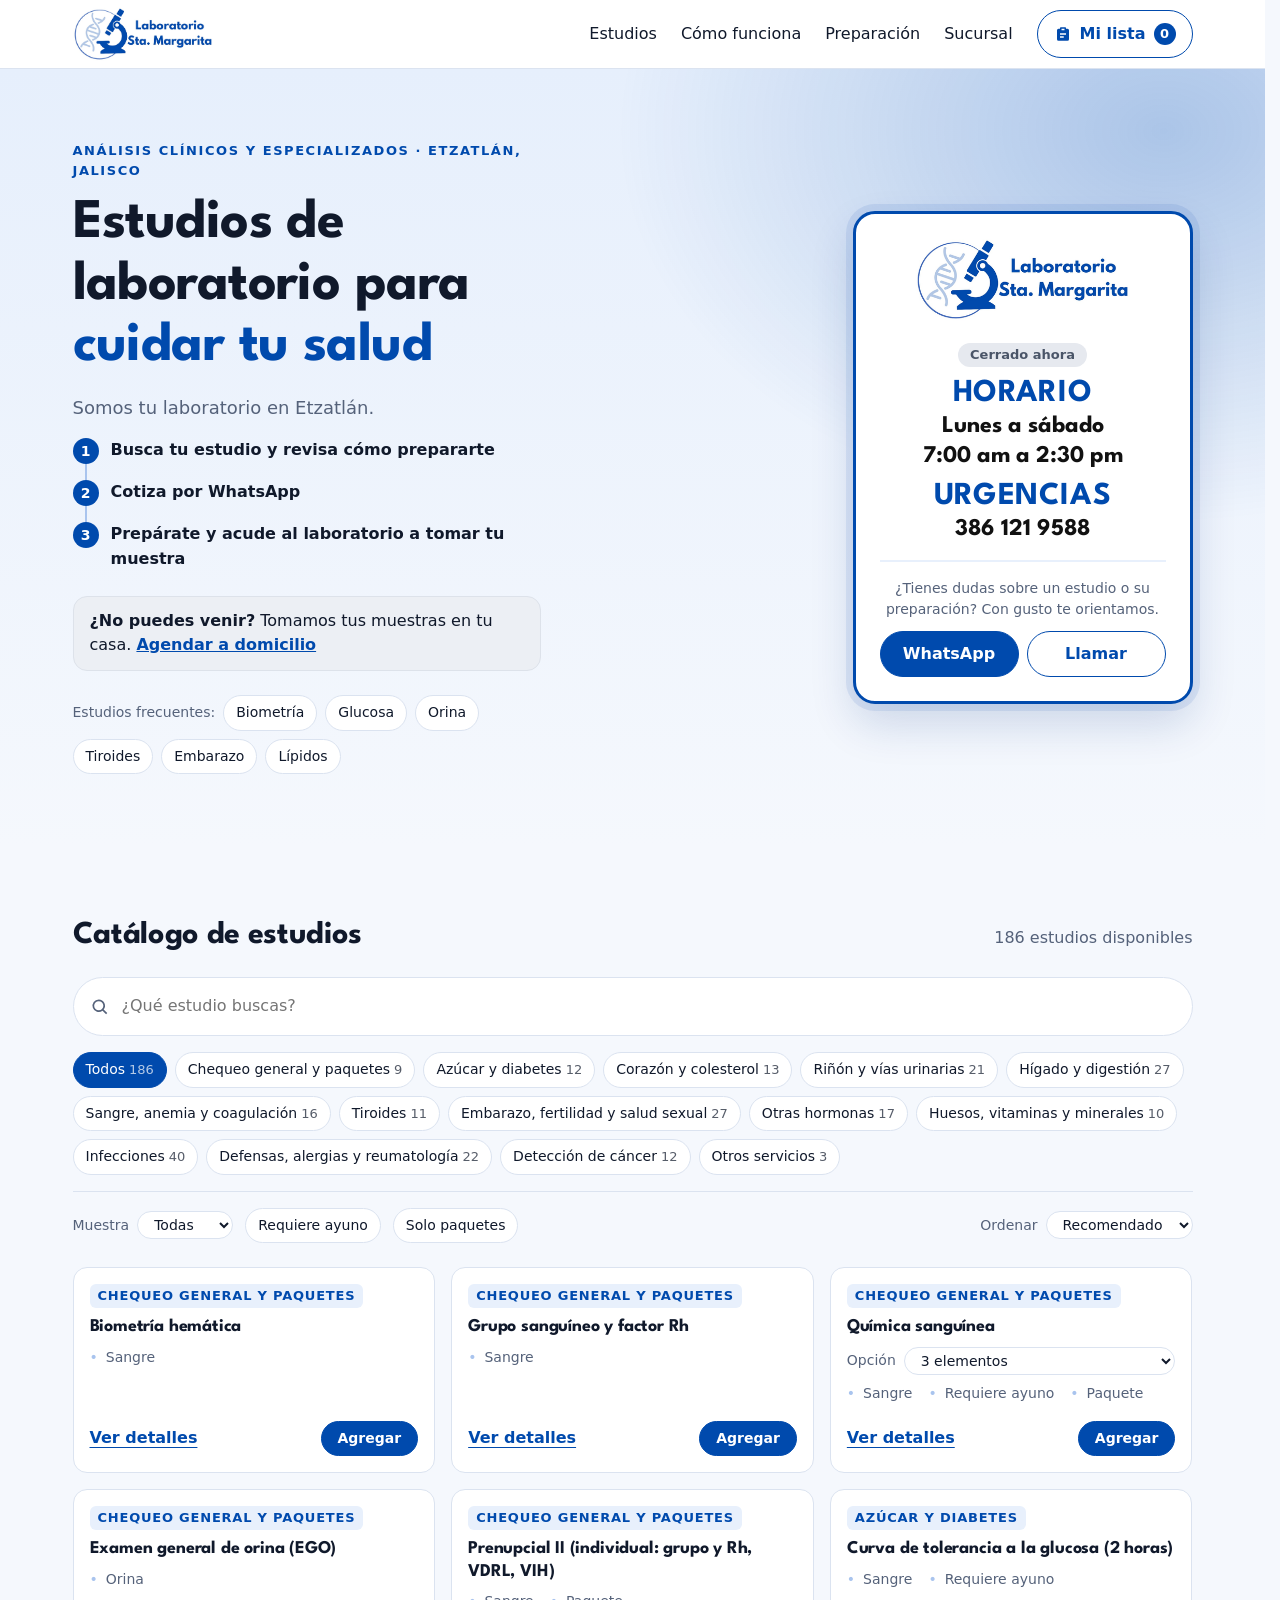
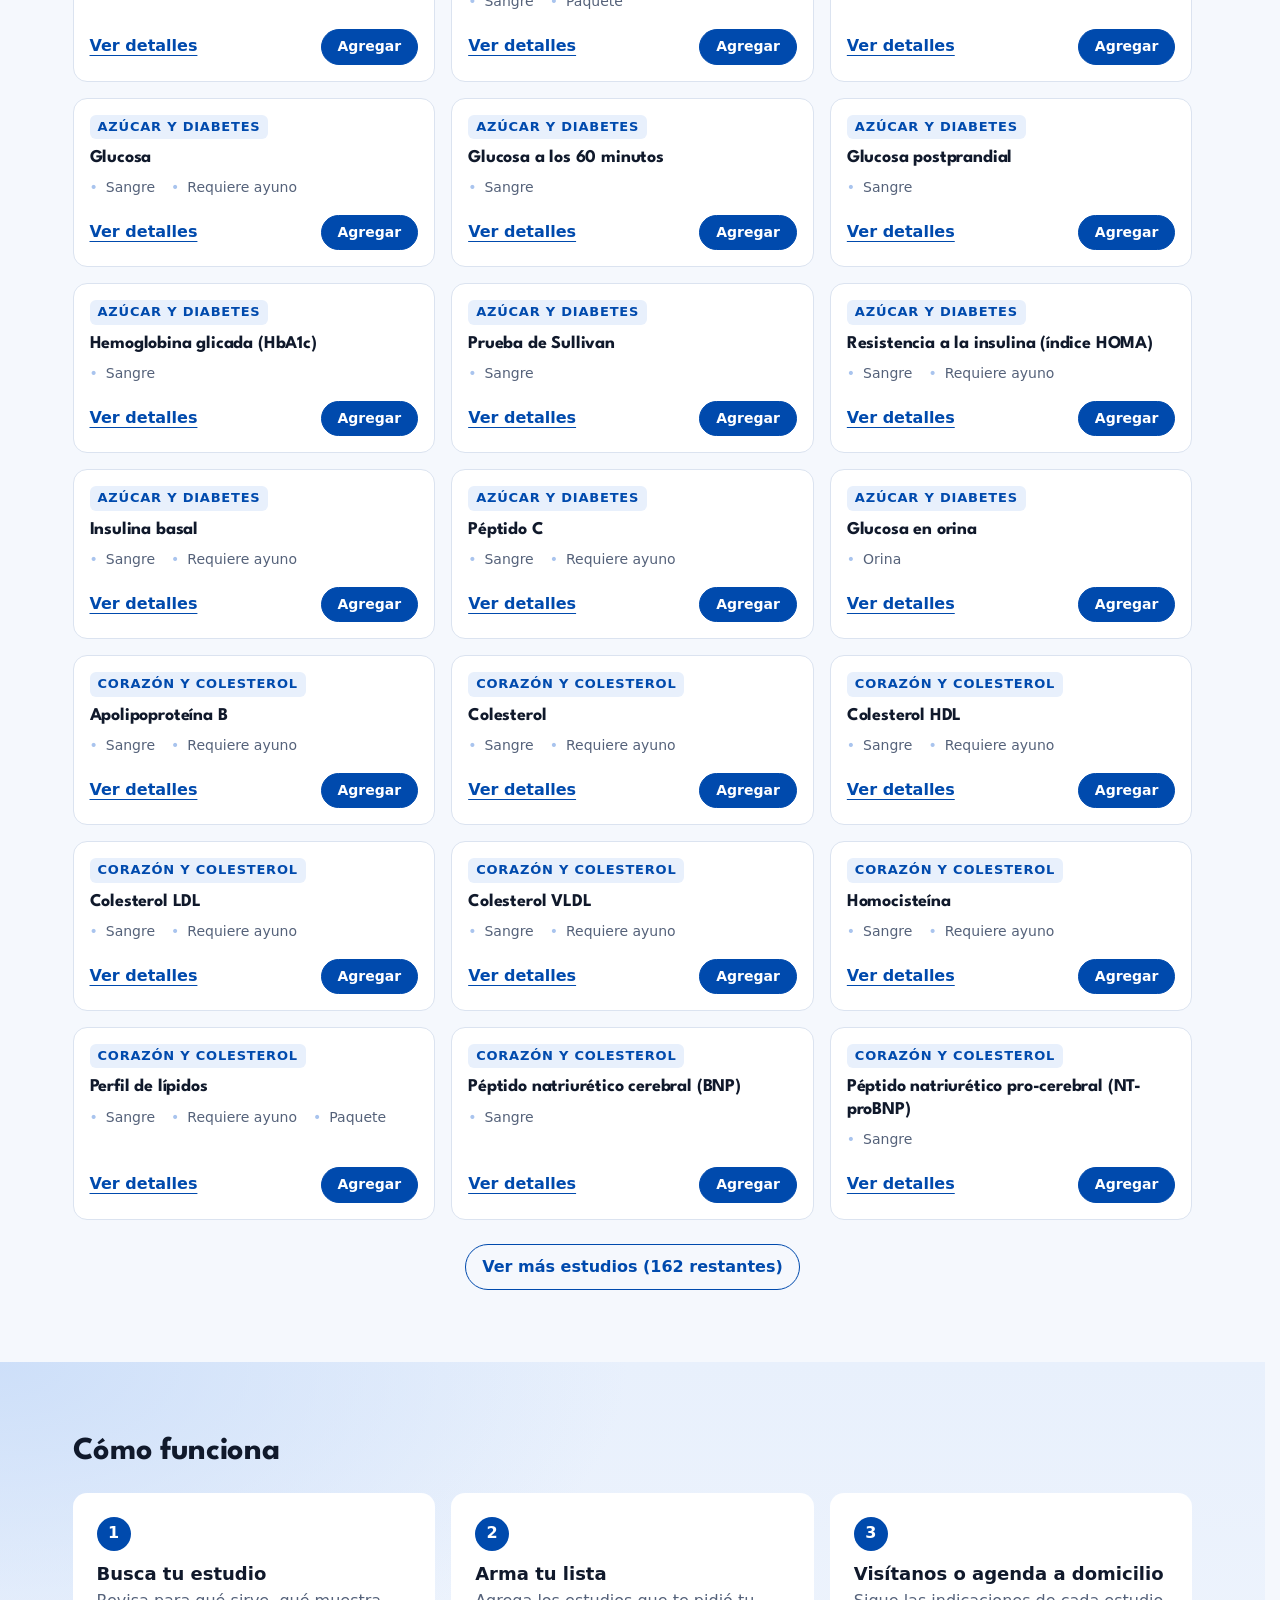
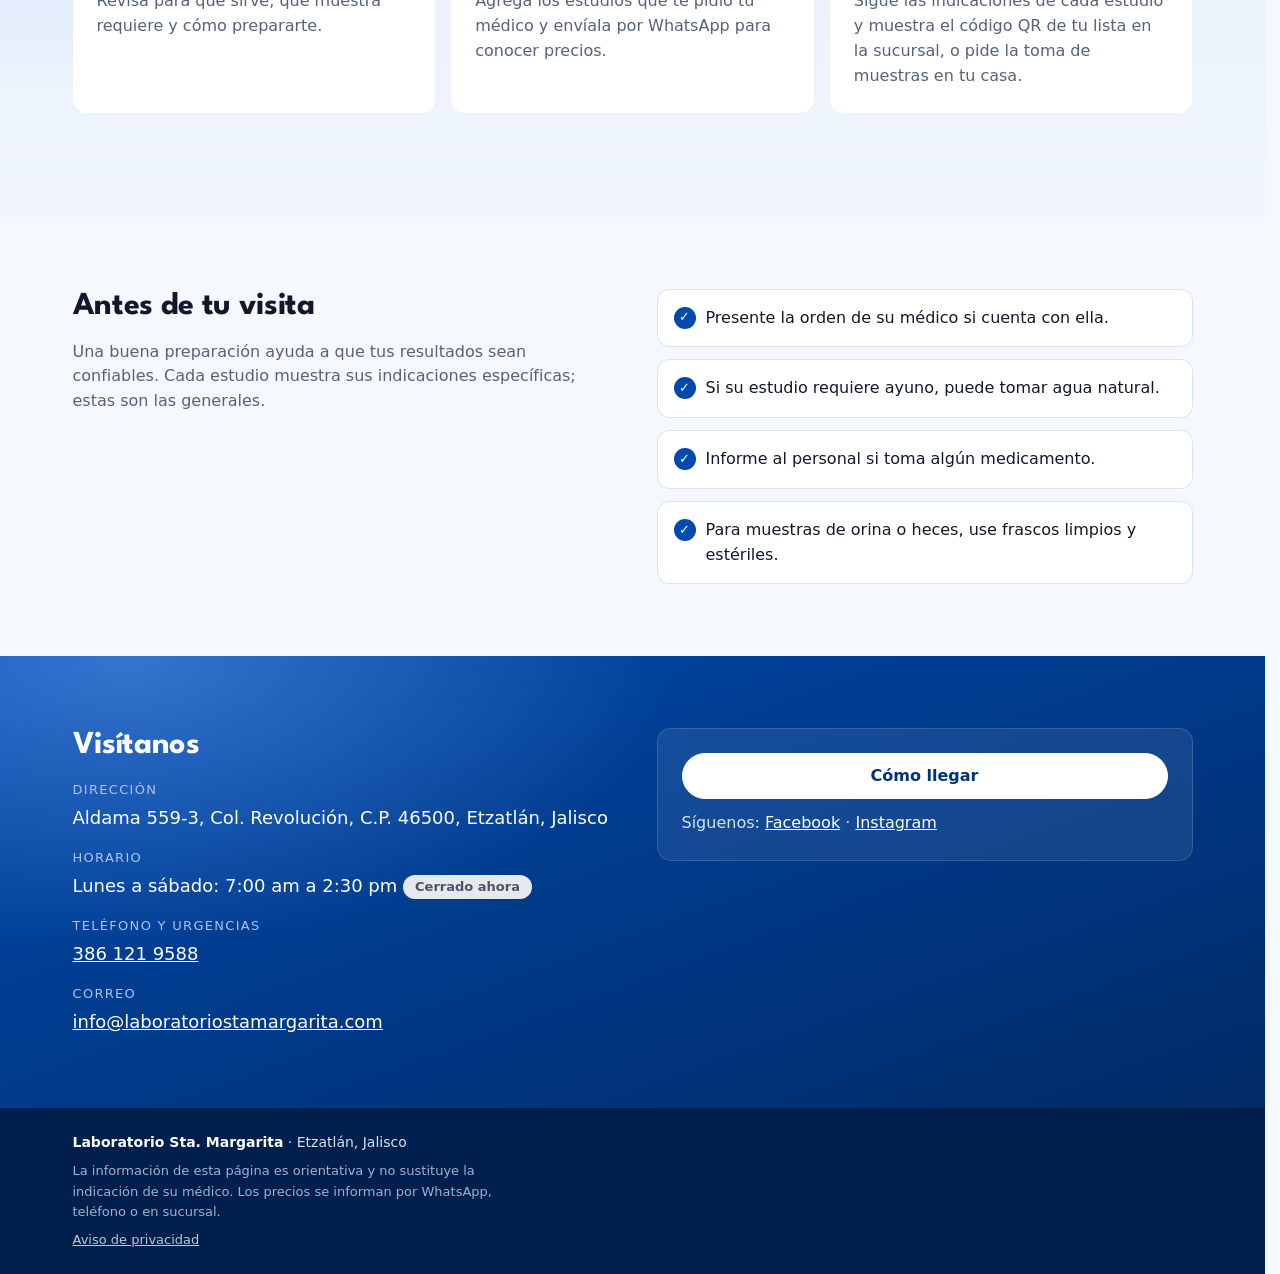
==== index.html @ 14f51527 "Reclasifica el catálogo por necesidad del paciente y añade filtros y orden - 14 categorías pensadas " ====
<!doctype html>
<html lang="es-MX">
<head>
  <meta charset="utf-8">
  <meta name="viewport" content="width=device-width, initial-scale=1">
  <title>Laboratorio Sta. Margarita · Análisis clínicos en Etzatlán, Jalisco</title>
  <meta name="description" content="Estudios de laboratorio y análisis clínicos en Etzatlán, Jalisco. Encuentra tu estudio, conoce cómo prepararte y cotiza por WhatsApp. Toma de muestras a domicilio.">
  <meta property="og:type" content="website">
  <meta property="og:locale" content="es_MX">
  <meta property="og:title" content="Laboratorio Sta. Margarita · Análisis clínicos en Etzatlán">
  <meta property="og:description" content="Estudios de laboratorio para cuidar tu salud. Busca tu estudio, revisa cómo prepararte y cotiza por WhatsApp; también tomamos muestras a domicilio.">
  <meta property="og:url" content="https://laboratoriostamargarita.com/">
  <meta property="og:image" content="https://laboratoriostamargarita.com/img/compartir.png">
  <meta property="og:image:width" content="1200">
  <meta property="og:image:height" content="630">
  <meta name="theme-color" content="#004aad">
  <meta http-equiv="Content-Security-Policy" content="default-src 'none'; script-src 'self'; style-src 'self'; img-src 'self' data:; font-src 'self'; base-uri 'none'; form-action 'none'">
  <link rel="canonical" href="https://laboratoriostamargarita.com/">
  <link rel="icon" href="img/icono.png" type="image/png">
  <link rel="apple-touch-icon" href="img/icono.png">
  <link rel="stylesheet" href="css/estilos.css">
</head>
<body>
  <a class="saltar" href="#estudios">Ir al catálogo</a>

  <noscript><div class="aviso">Para ver el catálogo de estudios y los datos de contacto, active JavaScript en su navegador.</div></noscript>
  <div class="aviso" id="aviso" hidden>
    Catálogo preliminar: la lista de estudios está por confirmar.
  </div>

  <header class="cabecera">
    <div class="contenedor cabecera-fila">
      <a class="marca" href="#inicio" aria-label="Laboratorio Sta. Margarita, inicio">
        <img src="img/logo.png" alt="Laboratorio Sta. Margarita" width="140" height="54">
      </a>
      <nav class="menu" aria-label="Principal">
        <a href="#estudios">Estudios</a>
        <a href="#como">Cómo funciona</a>
        <a href="#indicaciones">Preparación</a>
        <a href="#sucursal">Sucursal</a>
      </nav>
      <button class="boton boton-lista" id="abrirLista" type="button" aria-haspopup="dialog">
        <svg viewBox="0 0 24 24" width="18" height="18" aria-hidden="true"><path d="M9 3h6a1 1 0 0 1 1 1v1h2a2 2 0 0 1 2 2v12a2 2 0 0 1-2 2H6a2 2 0 0 1-2-2V7a2 2 0 0 1 2-2h2V4a1 1 0 0 1 1-1Zm1 2v2h4V5h-4Zm-2 6v2h8v-2H8Zm0 4v2h5v-2H8Z" fill="currentColor"/></svg>
        Mi lista <span class="contador" id="contador">0</span>
      </button>
    </div>
  </header>

  <main id="inicio">
    <section class="portada">
      <div class="contenedor portada-fila">
        <div>
          <p class="sobretitulo">Análisis clínicos y especializados<span class="sobretitulo-lugar"> · Etzatlán, Jalisco</span></p>
          <h1>Estudios de laboratorio para <em>cuidar tu salud</em></h1>
          <p class="portada-texto">Somos tu laboratorio en Etzatlán.</p>
          <ul class="ventajas">
            <li>Busca tu estudio y revisa cómo prepararte</li>
            <li>Cotiza por WhatsApp</li>
            <li>Prepárate y acude al laboratorio a tomar tu muestra</li>
          </ul>
          <p class="domicilio">
            <span><b>¿No puedes venir?</b> Tomamos tus muestras en tu casa. <a id="domicilioEnlace" target="_blank" rel="noopener" hidden>Agendar a domicilio</a></span>
          </p>
          <div class="sugerencias" id="sugerencias" aria-label="Estudios frecuentes"></div>
        </div>
        <aside class="cartel" aria-label="Horario, urgencias y contacto">
          <img src="img/logo.png" alt="" width="215" height="83">
          <p class="estado-horario" data-estado-horario hidden></p>
          <p class="cartel-titulo">Horario</p>
          <p class="cartel-dato" id="cartelHorario"></p>
          <p class="cartel-titulo">Urgencias</p>
          <p class="cartel-dato" id="cartelUrgencias"></p>
          <div class="cartel-ayuda" id="ayuda" hidden>
            <p>¿Tienes dudas sobre un estudio o su preparación? Con gusto te orientamos.</p>
            <div class="cartel-acciones" id="ayudaAcciones"></div>
          </div>
        </aside>
      </div>
    </section>

    <section class="seccion" id="estudios">
      <div class="contenedor">
        <div class="seccion-cabeza">
          <h2>Catálogo de estudios</h2>
          <p id="resumen" aria-live="polite"></p>
        </div>
        <div class="buscador buscador-catalogo" role="search">
          <svg viewBox="0 0 24 24" width="20" height="20" aria-hidden="true"><path d="M10.5 3a7.5 7.5 0 0 1 5.9 12.1l4.3 4.2-1.4 1.4-4.3-4.2A7.5 7.5 0 1 1 10.5 3Zm0 2a5.5 5.5 0 1 0 0 11 5.5 5.5 0 0 0 0-11Z" fill="currentColor"/></svg>
          <input id="buscar" type="search" placeholder="¿Qué estudio buscas?" aria-label="Buscar estudio" autocomplete="off">
        </div>
        <div class="filtros" id="filtros" role="group" aria-label="Filtrar por categoría"></div>
        <div class="filtros subfiltros" id="subfiltros" role="group" aria-label="Filtrar por subgrupo" hidden></div>
        <div class="opciones" role="group" aria-label="Más filtros y orden">
          <label class="opcion-select"><span>Muestra</span>
            <select id="filtroMuestra">
              <option value="">Todas</option>
              <option value="Sangre">Sangre</option>
              <option value="Orina">Orina</option>
              <option value="Heces">Heces</option>
              <option value="Otra">Otra</option>
            </select>
          </label>
          <button class="ficha" type="button" data-opcion="ayuno" aria-pressed="false">Requiere ayuno</button>
          <button class="ficha" type="button" data-opcion="paquetes" aria-pressed="false">Solo paquetes</button>
          <label class="opcion-select opcion-orden"><span>Ordenar</span>
            <select id="orden">
              <option value="recomendado">Recomendado</option>
              <option value="az">Nombre (A–Z)</option>
              <option value="za">Nombre (Z–A)</option>
            </select>
          </label>
        </div>
        <div class="rejilla" id="rejilla"></div>
        <div class="mas" id="mas" hidden><button class="boton" type="button" id="verMas">Ver más estudios</button></div>
        <div class="vacio" id="vacio" hidden>
          <p>No encontramos estudios con esa búsqueda o esos filtros. Prueba con otro nombre o pregúntanos: es posible que sí lo realicemos.</p>
          <div class="vacio-acciones">
            <button class="boton" type="button" id="limpiar">Ver todos los estudios</button>
            <a class="boton boton-primario" id="preguntar" target="_blank" rel="noopener" hidden>Preguntar por WhatsApp</a>
          </div>
        </div>
      </div>
    </section>

    <section class="seccion seccion-suave" id="como">
      <div class="contenedor">
        <h2>Cómo funciona</h2>
        <ol class="pasos">
          <li><b>Busca tu estudio</b><span>Revisa para qué sirve, qué muestra requiere y cómo prepararte.</span></li>
          <li><b>Arma tu lista</b><span>Agrega los estudios que te pidió tu médico y envíala por WhatsApp para conocer precios.</span></li>
          <li><b>Visítanos o agenda a domicilio</b><span>Sigue las indicaciones de cada estudio y muestra el código QR de tu lista en la sucursal, o pide la toma de muestras en tu casa.</span></li>
        </ol>
        <div class="servicios" id="servicios"></div>
      </div>
    </section>

    <section class="seccion" id="indicaciones">
      <div class="contenedor dos-columnas">
        <div>
          <h2>Antes de tu visita</h2>
          <p class="texto-suave">Una buena preparación ayuda a que tus resultados sean confiables. Cada estudio muestra sus indicaciones específicas; estas son las generales.</p>
        </div>
        <ul class="lista-palomas" id="listaIndicaciones"></ul>
      </div>
    </section>

    <section class="seccion seccion-oscura" id="sucursal">
      <div class="contenedor dos-columnas">
        <div>
          <h2>Visítanos</h2>
          <dl class="datos">
            <div><dt>Dirección</dt><dd id="datoDireccion"></dd></div>
            <div><dt>Horario</dt><dd><span id="datoHorario"></span> <span class="estado-horario" data-estado-horario hidden></span></dd></div>
            <div><dt>Teléfono y urgencias</dt><dd id="datoTelefono"></dd></div>
            <div><dt>Correo</dt><dd id="datoCorreo"></dd></div>
          </dl>
        </div>
        <div class="acciones-contacto" id="accionesContacto"></div>
      </div>
    </section>
  </main>

  <footer class="pie">
    <div class="contenedor">
      <p><b data-negocio="nombre">Laboratorio Sta. Margarita</b> · <span data-negocio="ubicacionCorta">Etzatlán, Jalisco</span></p>
      <p class="pie-nota">La información de esta página es orientativa y no sustituye la indicación de su médico. Los precios se informan por WhatsApp, teléfono o en sucursal.</p>
      <p class="pie-nota"><a href="aviso-de-privacidad.html">Aviso de privacidad</a></p>
    </div>
  </footer>

  <dialog class="dialogo" id="detalle" aria-labelledby="detalleTitulo">
    <div id="detalleCuerpo"></div>
  </dialog>

  <dialog class="dialogo cajon" id="lista" aria-labelledby="listaTitulo">
    <div class="cajon-cabeza">
      <h2 id="listaTitulo">Mi lista de estudios</h2>
      <button class="cerrar" type="button" data-cerrar aria-label="Cerrar">×</button>
    </div>
    <div class="cajon-cuerpo" id="listaCuerpo"></div>
    <div class="cajon-pie" id="listaPie"></div>
  </dialog>

  <button class="barra-lista" id="barraLista" type="button" hidden>
    <span id="barraTexto"></span><b>Ver mi lista</b>
  </button>
  <button class="flecha" id="flecha" type="button" aria-label="Ir al final de la página" hidden>
    <svg viewBox="0 0 24 24" width="22" height="22" aria-hidden="true"><path d="M12 4v14m0 0-6-6m6 6 6-6" fill="none" stroke="currentColor" stroke-width="2.4" stroke-linecap="round" stroke-linejoin="round"/></svg>
  </button>
  <a class="flotante" id="flotante" target="_blank" rel="noopener" aria-label="Escribir por WhatsApp" hidden>
    <svg viewBox="0 0 24 24" width="24" height="24" aria-hidden="true"><path d="M12 3a9 9 0 0 0-7.8 13.5L3 21l4.6-1.2A9 9 0 1 0 12 3Z" fill="none" stroke="currentColor" stroke-width="2" stroke-linejoin="round"/><path d="M9 8.2c-.5 0-1 .6-1 1.4 0 2.800 3.600 6.400 6.400 6.400.800 0 1.400-.5 1.400-1l-2-1-.9.9c-1.200-.5-2.300-1.600-2.800-2.800l.9-.9-1-2Z" fill="currentColor"/></svg>
    <span>WhatsApp</span>
  </a>
  <div class="tostada" id="tostada" role="status" aria-live="polite"></div>

  <script src="js/vendor/qrcode.js"></script>
  <script src="datos/negocio.js"></script>
  <script src="datos/estudios.js"></script>
  <script src="js/app.js"></script>
</body>
</html>
---- css/estilos.css ----
/* League Spartan (SIL Open Font License 1.1, ver fuentes/LICENCIA-League-Spartan.txt) */
@font-face {
  font-family: "League Spartan";
  font-style: normal;
  font-weight: 100 900;
  font-display: swap;
  src: url("../fuentes/league-spartan-latin-wght-normal.woff2") format("woff2-variations"), url("../fuentes/league-spartan-latin-wght-normal.woff2") format("woff2");
}

:root {
  --azul: #004aad;
  --azul-oscuro: #00337a;
  --azul-claro: #e8f0fc;
  --amarillo: #f2b632;
  --cielo: #a9c4ee;
  --crema: #f5f8fd;
  --papel: #ffffff;
  --tinta: #10192b;
  --tinta-suave: #55627a;
  --linea: #dbe3f0;
  --radio: 14px;
  --sombra: 0 1px 2px rgba(0, 51, 122, .06), 0 8px 24px rgba(0, 51, 122, .09);

  /* Escala de letra: siete tamaños. Igual en celular y escritorio; solo los títulos crecen con la pantalla. */
  --t-xs: .8125rem;                          /* 13 px: etiquetas y notas */
  --t-sm: .875rem;                           /* 14 px: texto secundario, fichas, botones chicos */
  --t-base: 1rem;                            /* 16 px: texto y botones */
  --t-lg: 1.125rem;                          /* 18 px: nombre de estudio, texto destacado */
  --t-xl: 1.5rem;                            /* 24 px: título de ventana, datos del cartel */
  --t-2xl: clamp(1.625rem, 3vw, 2rem);       /* 26 a 32 px: título de sección */
  --t-3xl: clamp(2.125rem, 5.2vw, 3.5rem);   /* 34 a 56 px: título principal */

  /* Grosores: 400 texto, 600 énfasis y botones, 700 títulos. */

  /* Espaciado: múltiplos de 4. */
  --e1: 4px;
  --e2: 8px;
  --e3: 12px;
  --e4: 16px;
  --e5: 24px;
  --e6: 32px;
  --e7: 48px;
  --e-seccion: clamp(48px, 6vw, 72px);       /* aire entre secciones */
}

* { box-sizing: border-box; }
html { scroll-behavior: smooth; scroll-padding-top: 84px; scrollbar-gutter: stable; }
/* En celulares la página y el body usan el azul del pie, y el contenido (main) conserva el crema.
   Safari muestra el color de fondo al rebotar el scroll y bajo su barra inferior; así se ve azul
   y no aparece una franja clara debajo del pie. Solo en pantallas táctiles, porque en computadora
   el espacio de la barra de scroll también tomaría este color. */
@media (pointer: coarse) {
  html, html body { background: #001f4d; }
  main { background: var(--crema); }
}
/* Con una ventana abierta, la página de fondo no se desplaza. */
html:has(dialog[open]) { overflow: hidden; }
body {
  margin: 0;
  font-family: system-ui, -apple-system, "Segoe UI", Roboto, "Helvetica Neue", Arial, sans-serif;
  font-size: var(--t-base);
  line-height: 1.55;
  color: var(--tinta);
  background: var(--crema);
  min-height: 100vh;
}
h1, h2, h3 { font-family: "League Spartan", "Century Gothic", "Trebuchet MS", system-ui, sans-serif; line-height: 1.1; margin: 0; font-weight: 700; letter-spacing: -.01em; }
h2 { font-size: var(--t-2xl); }
p { margin: 0; }
a { color: var(--azul); }
img { max-width: 100%; }
button { font: inherit; cursor: pointer; }
:focus-visible { outline: 3px solid #6aa0f5; outline-offset: 2px; }

.contenedor { width: min(1120px, 100% - 32px); margin-inline: auto; }
.saltar { position: absolute; left: -999px; }
.saltar:focus { left: 8px; top: 8px; background: #fff; padding: var(--e2) var(--e3); z-index: 50; }

.aviso { background: var(--amarillo); color: #3b2c00; text-align: center; padding: var(--e2) var(--e4); font-size: var(--t-sm); font-weight: 600; }

/* Cabecera */
.cabecera { position: sticky; top: 0; z-index: 20; background: #fff; border-bottom: 1px solid var(--linea); }
.cabecera-fila { display: flex; align-items: center; gap: var(--e5); min-height: 68px; }
.marca { display: flex; align-items: center; flex: none; }
.marca img { height: 54px; width: auto; display: block; }
.menu { display: flex; gap: var(--e5); margin-left: auto; }
.menu a { color: var(--tinta); text-decoration: none; }
.menu a:hover { color: var(--azul); text-decoration: underline; text-underline-offset: 6px; }

.boton { display: inline-flex; align-items: center; justify-content: center; gap: var(--e2); border: 1.5px solid var(--azul); background: transparent; color: var(--azul); padding: var(--e3) var(--e4); border-radius: 999px; font-weight: 600; line-height: 1.25; text-decoration: none; white-space: nowrap; }
.boton:hover { background: var(--azul-claro); }
.boton-primario { background: var(--azul); color: #fff; }
.boton-primario:hover { background: var(--azul-oscuro); }
.boton-claro { background: #fff; border-color: #fff; color: var(--azul-oscuro); }
.boton-claro:hover { background: var(--azul-claro); }
.boton-chico { padding: var(--e2) var(--e4); font-size: var(--t-sm); }
.boton.agregado { background: var(--azul-claro); }
.contador { background: var(--azul); color: #fff; border-radius: 999px; min-width: 22px; height: 22px; padding: 0 var(--e1); display: inline-grid; place-items: center; font-size: var(--t-xs); }

/* Portada */
/* Fondo de la portada: halo de luz azul arriba a la derecha sobre un degradado suave. */
.portada {
  padding: var(--e-seccion) 0;
  background:
    radial-gradient(60% 70% at 92% 8%, rgba(0, 74, 173, .26) 0%, rgba(0, 74, 173, 0) 72%),
    linear-gradient(180deg, #e6effc 0%, var(--crema) 100%);
}
.portada-fila { display: grid; grid-template-columns: 1fr auto; gap: var(--e7); align-items: center; }
.portada-fila > *, .dos-columnas > * { min-width: 0; }
.sobretitulo { text-transform: uppercase; letter-spacing: .12em; font-size: var(--t-xs); font-weight: 700; color: var(--azul); margin-bottom: var(--e3); }
.portada h1 { font-size: var(--t-3xl); max-width: 16ch; }
.portada h1 em { font-style: normal; color: var(--azul); white-space: nowrap; }
.portada-texto { margin: var(--e4) 0; max-width: 54ch; color: var(--tinta-suave); font-size: var(--t-lg); }
.cartel { justify-self: end; width: min(340px, 100%); background: #fff; border: 3px solid var(--azul); border-radius: 22px; padding: var(--e5); text-align: center; box-shadow: 0 0 0 7px rgba(0, 74, 173, .09), 0 20px 44px rgba(0, 51, 122, .16); font-family: "League Spartan", "Century Gothic", system-ui, sans-serif; }
.cartel img { width: 215px; height: auto; margin-bottom: var(--e3); }
.cartel-titulo { color: var(--azul); font-weight: 700; font-size: var(--t-2xl); text-transform: uppercase; letter-spacing: .02em; line-height: 1.1; margin-top: var(--e2); }
.cartel-dato { font-weight: 700; font-size: var(--t-xl); line-height: 1.25; color: #111; }
.cartel-dato a { color: inherit; text-decoration: none; }
.cartel-dato a:hover { text-decoration: underline; }
.cartel-ayuda { margin-top: var(--e4); padding-top: var(--e4); border-top: 2px solid var(--azul-claro); display: grid; gap: var(--e3); font-family: system-ui, -apple-system, "Segoe UI", Roboto, "Helvetica Neue", Arial, sans-serif; }
.cartel-ayuda[hidden] { display: none; }
.cartel-ayuda p { color: var(--tinta-suave); font-size: var(--t-sm); line-height: 1.45; }
.cartel-acciones { display: grid; grid-auto-flow: column; grid-auto-columns: minmax(0, 1fr); gap: var(--e2); }
.cartel-acciones .boton { width: 100%; }
.acciones-contacto[hidden] { display: none; }

/* Pasos de la portada: números en círculo unidos por una línea, como un flujo. */
.ventajas { list-style: none; counter-reset: paso; margin: 0 0 var(--e5); padding: 0; display: grid; gap: var(--e4); font-weight: 600; }
.ventajas li { position: relative; counter-increment: paso; display: flex; align-items: flex-start; gap: var(--e3); }
.ventajas li[hidden] { display: none; }
/* Servicio a domicilio: destacado aparte de los tres pasos. */
.domicilio { max-width: 46ch; margin: 0 0 var(--e5); padding: var(--e3) var(--e4); background: #eceff4; border: 1px solid #dde2ea; border-radius: var(--radio); }
.domicilio a { font-weight: 600; white-space: nowrap; }
.domicilio a[hidden] { display: none; }
.ventajas li::before { content: counter(paso); flex: none; width: 26px; height: 26px; border-radius: 50%; background: var(--azul); color: #fff; font-size: var(--t-sm); font-weight: 700; line-height: 1; display: grid; place-items: center; }
/* Línea que une cada número con el siguiente. */
.ventajas li:not(:last-child)::after { content: ""; position: absolute; left: 12px; top: 26px; bottom: calc(-1 * var(--e4)); width: 2px; background: var(--cielo); }
.sugerencias-titulo { align-self: center; font-size: var(--t-sm); color: var(--tinta-suave); }
.buscador { display: flex; align-items: center; gap: var(--e2); background: var(--papel); border: 1.5px solid var(--linea); border-radius: 999px; padding: var(--e1) var(--e2) var(--e1) var(--e4); box-shadow: var(--sombra); max-width: 620px; color: var(--tinta-suave); }
.buscador:focus-within { border-color: var(--azul); }
.buscador input { flex: 1; min-width: 0; border: 0; outline: 0; background: transparent; font: inherit; color: var(--tinta); padding: var(--e3) var(--e1); }
.buscador-catalogo { max-width: none; box-shadow: none; margin-bottom: var(--e4); }
.sugerencias { display: flex; flex-wrap: wrap; gap: var(--e2); margin-top: var(--e4); }

.ficha { border: 1px solid var(--linea); background: var(--papel); color: var(--tinta); border-radius: 999px; padding: var(--e2) var(--e3); font-size: var(--t-sm); line-height: 1.25; }
.ficha:hover { border-color: var(--azul); }
.ficha[aria-pressed="true"] { background: var(--azul); border-color: var(--azul); color: #fff; }
.ficha small { font-size: var(--t-xs); opacity: .7; margin-left: var(--e1); }

/* Secciones */
.seccion { padding: var(--e-seccion) 0; }
.seccion-suave { background: radial-gradient(80% 120% at 0% 0%, #cddff9 0%, rgba(205, 223, 249, 0) 62%), linear-gradient(180deg, var(--azul-claro) 0%, #f0f5fd 100%); }
/* Sección azul con profundidad: luz arriba a la izquierda y más oscuro hacia el pie. */
.seccion-oscura {
  color: #fff;
  background:
    radial-gradient(60% 90% at 10% 0%, rgba(106, 160, 245, .5) 0%, rgba(106, 160, 245, 0) 72%),
    linear-gradient(160deg, var(--azul) 0%, #002a66 100%);
}
.seccion-cabeza { display: flex; flex-wrap: wrap; align-items: baseline; justify-content: space-between; gap: var(--e2) var(--e5); margin-bottom: var(--e5); }
.seccion-cabeza p, .texto-suave { color: var(--tinta-suave); }
.filtros { display: flex; flex-wrap: wrap; gap: var(--e2); margin-bottom: var(--e3); }
.filtros[hidden] { display: none; }
/* Subgrupos de una categoría (por ejemplo, tipos de infección). */
.subfiltros { padding-left: var(--e3); border-left: 2px solid var(--cielo); }
/* Más filtros y orden */
.opciones { display: flex; flex-wrap: wrap; align-items: center; gap: var(--e2) var(--e3); margin: var(--e4) 0 var(--e5); padding-top: var(--e4); border-top: 1px solid var(--linea); }
.opcion-select { display: inline-flex; align-items: center; gap: var(--e2); font-size: var(--t-sm); color: var(--tinta-suave); }
.opcion-select select, .variante select { font: inherit; font-size: var(--t-sm); color: var(--tinta); background: var(--papel); border: 1px solid var(--linea); border-radius: 999px; padding: var(--e1) var(--e3); line-height: 1.5; cursor: pointer; }
.opcion-select select:hover, .variante select:hover { border-color: var(--azul); }
.opcion-orden { margin-left: auto; }
/* Selector de variante dentro de una tarjeta */
.variante { display: flex; align-items: center; gap: var(--e2); margin: 0; font-size: var(--t-sm); color: var(--tinta-suave); }
.variante select { flex: 1; min-width: 0; }

.rejilla { display: grid; grid-template-columns: repeat(auto-fill, minmax(290px, 1fr)); gap: var(--e4); }
.tarjeta { background: var(--papel); border: 1px solid var(--linea); border-radius: var(--radio); padding: var(--e4); display: flex; flex-direction: column; gap: var(--e2); transition: box-shadow .15s, transform .15s; }
.tarjeta:hover { box-shadow: var(--sombra); transform: translateY(-2px); }
.boton, .ficha, .etiqueta { font-family: inherit; }
.etiqueta { align-self: flex-start; font-size: var(--t-xs); font-weight: 700; line-height: 1.25; text-transform: uppercase; letter-spacing: .06em; color: var(--azul); background: var(--azul-claro); padding: var(--e1) var(--e2); border-radius: 6px; }
.tarjeta h3 { font-size: var(--t-lg); line-height: 1.25; }
.tarjeta h3 button { all: unset; cursor: pointer; }
.tarjeta h3 button:hover { color: var(--azul); text-decoration: underline; text-underline-offset: 4px; }
.tarjeta h3 button:focus-visible { outline: 3px solid #6aa0f5; outline-offset: 2px; }
.meta { display: flex; flex-wrap: wrap; gap: var(--e1) var(--e4); color: var(--tinta-suave); font-size: var(--t-sm); }
.meta span::before { content: "•"; color: var(--cielo); margin-right: var(--e2); }
.tarjeta-pie { margin-top: auto; padding-top: var(--e2); display: flex; align-items: center; justify-content: space-between; gap: var(--e3); }
.enlace { border: 0; background: none; padding: 0; color: var(--azul); font-weight: 600; text-decoration: underline; text-underline-offset: 4px; }
.vacio { text-align: center; padding: var(--e7) 0; color: var(--tinta-suave); }
.mas { display: flex; justify-content: center; margin-top: var(--e5); }
.mas[hidden] { display: none; }
.vacio-acciones { display: flex; flex-wrap: wrap; gap: var(--e3); justify-content: center; margin-top: var(--e4); }

.estado-horario { display: inline-block; font-family: system-ui, sans-serif; font-size: var(--t-xs); font-weight: 700; line-height: 1.25; padding: var(--e1) var(--e3); border-radius: 999px; background: #e6e9ef; color: #4a5568; vertical-align: middle; }
.estado-horario.abierto { background: #d9f5e3; color: #0b6b34; }
.estado-horario[hidden] { display: none; }
.aviso-qr { background: var(--azul-claro); border-radius: 8px; padding: var(--e2) var(--e3); margin-top: var(--e3); }

.flotante { position: fixed; right: 18px; bottom: 18px; z-index: 30; display: inline-flex; align-items: center; gap: var(--e2); background: #128c4a; color: #fff; text-decoration: none; font-weight: 700; padding: var(--e3) var(--e4); border-radius: 999px; box-shadow: 0 6px 20px rgba(0, 0, 0, .25); }
.flotante:hover { background: #0e743d; }
.flecha { position: fixed; right: 18px; bottom: 80px; z-index: 30; width: 48px; height: 48px; border-radius: 50%; border: 0; background: var(--azul); color: #fff; display: grid; place-items: center; box-shadow: 0 6px 20px rgba(0, 31, 77, .3); transition: background .15s, transform .15s; }
.flecha:hover { background: var(--azul-oscuro); }
.flecha[hidden] { display: none; }
.flecha, .flotante { opacity: 0; visibility: hidden; translate: 0 10px; transition: opacity .25s, visibility .25s, translate .25s, background .15s; }
.desplazado .flecha, .desplazado .flotante { opacity: 1; visibility: visible; translate: 0 0; }
.flecha svg { transition: transform .25s; }
.flecha.arriba svg { transform: rotate(180deg); }
.flotante[hidden], .barra-lista[hidden] { display: none; }
.barra-lista { display: none; }

/* Cómo funciona */
.pasos { list-style: none; counter-reset: paso; padding: 0; margin: var(--e5) 0 0; display: grid; grid-template-columns: repeat(auto-fit, minmax(230px, 1fr)); gap: var(--e4); }
.pasos li { counter-increment: paso; background: var(--papel); border-radius: var(--radio); padding: var(--e5); display: grid; gap: var(--e1); align-content: start; }
.pasos li::before { content: counter(paso); width: 34px; height: 34px; border-radius: 50%; background: var(--azul); color: #fff; font-weight: 700; display: grid; place-items: center; margin-bottom: var(--e2); }
.pasos b { font-size: var(--t-lg); line-height: 1.25; }
.pasos span { color: var(--tinta-suave); }
.servicios { display: grid; grid-template-columns: repeat(auto-fit, minmax(230px, 1fr)); gap: var(--e4); margin-top: var(--e6); }
.servicios div { border-left: 3px solid var(--azul); padding-left: var(--e4); }
.servicios p { color: var(--tinta-suave); font-size: var(--t-sm); }

.dos-columnas { display: grid; grid-template-columns: 1fr 1fr; gap: var(--e7); align-items: start; }
.dos-columnas h2 { margin-bottom: var(--e4); }
.lista-palomas { list-style: none; margin: 0; padding: 0; display: grid; gap: var(--e3); }
.lista-palomas li { background: var(--papel); border: 1px solid var(--linea); border-radius: 12px; padding: var(--e4) var(--e4) var(--e4) var(--e7); position: relative; }
.lista-palomas li::before { content: "✓"; position: absolute; left: var(--e4); top: 17px; width: 22px; height: 22px; border-radius: 50%; background: var(--azul); color: #fff; font-size: var(--t-xs); display: grid; place-items: center; }

/* Sucursal */
.datos { margin: 0; display: grid; gap: var(--e4); }
.datos dt { font-size: var(--t-xs); text-transform: uppercase; letter-spacing: .1em; color: var(--cielo); }
.datos dd { margin: var(--e1) 0 0; font-size: var(--t-lg); }
.datos a { color: #fff; }
.pendiente { opacity: .65; font-style: italic; }
.acciones-contacto { display: grid; gap: var(--e3); align-content: start; background: rgba(255, 255, 255, .08); border: 1px solid rgba(255, 255, 255, .14); backdrop-filter: blur(4px); padding: var(--e5); border-radius: var(--radio); }
.acciones-contacto p { color: #d5e2f7; }
.redes a { color: #fff; }

.pie { background: #001f4d; color: #d5e2f7; padding: var(--e5) 0; font-size: var(--t-sm); }
.pie b { color: #fff; }
.pie a { color: #fff; }

/* Aviso de privacidad */
.boton-volver { margin-left: auto; }
.legal { max-width: 70ch; }
.legal h1 { font-size: var(--t-2xl); }
.legal-fecha { margin: var(--e2) 0 var(--e5); color: var(--tinta-suave); font-size: var(--t-sm); }
.legal h2 { font-size: var(--t-lg); line-height: 1.25; margin: var(--e6) 0 var(--e2); }
.legal p + p, .legal ul + p, .legal p + ul { margin-top: var(--e3); }
.legal ul { margin: 0; padding-left: var(--e5); display: grid; gap: var(--e2); }
.pie-nota { margin-top: var(--e2); opacity: .75; font-size: var(--t-xs); max-width: 56ch; }

/* Diálogos */
.dialogo { border: 0; padding: 0; border-radius: 18px; width: min(640px, calc(100% - 24px)); max-height: calc(100dvh - 24px); color: var(--tinta); background: var(--papel); box-shadow: 0 30px 80px rgba(0, 0, 0, .35); }
.dialogo::backdrop { background: rgba(0, 31, 77, .55); }
.detalle { padding: var(--e5); display: grid; gap: var(--e4); }
.detalle-cabeza { display: flex; justify-content: space-between; gap: var(--e4); align-items: flex-start; }
.detalle h2 { font-size: var(--t-xl); margin-top: var(--e2); }
.detalle > p { max-width: 56ch; }
.cerrar { border: 0; background: var(--azul-claro); color: var(--azul-oscuro); width: 36px; height: 36px; border-radius: 50%; font-size: var(--t-xl); line-height: 1; flex: none; }
.detalle-datos { display: grid; grid-template-columns: repeat(auto-fit, minmax(130px, 1fr)); gap: var(--e3); margin: 0; }
.detalle-datos div { background: var(--crema); border-radius: 10px; padding: var(--e3); }
.detalle-datos dt { font-size: var(--t-xs); text-transform: uppercase; letter-spacing: .08em; color: var(--tinta-suave); }
.detalle-datos dd { margin: 0; font-weight: 600; }
.detalle h3 { font-family: inherit; font-size: var(--t-xs); text-transform: uppercase; letter-spacing: .1em; color: var(--azul); margin-bottom: var(--e1); }
.preparacion { background: var(--azul-claro); border-left: 4px solid var(--azul); border-radius: 8px; padding: var(--e3) var(--e4); }
.incluye { display: flex; flex-wrap: wrap; gap: var(--e2); list-style: none; margin: 0; padding: 0; }
.incluye li { background: var(--azul-claro); border-radius: 6px; padding: var(--e1) var(--e2); font-size: var(--t-sm); }
.detalle-pie { display: flex; align-items: center; justify-content: space-between; gap: var(--e3); border-top: 1px solid var(--linea); padding-top: var(--e4); }

.cajon { margin: 0 0 0 auto; height: 100dvh; max-height: 100dvh; width: min(440px, 100%); border-radius: 18px 0 0 18px; }
.cajon[open] { display: flex; flex-direction: column; }
.cajon-cabeza { display: flex; justify-content: space-between; align-items: center; padding: var(--e4) var(--e5); border-bottom: 1px solid var(--linea); }
.cajon-cabeza h2 { font-size: var(--t-xl); }
.cajon-cuerpo { flex: 1; overflow: auto; padding: var(--e2) var(--e5); }
.cajon-pie { max-height: 70dvh; overflow: auto; padding: var(--e4) var(--e5); border-top: 1px solid var(--linea); display: grid; gap: var(--e3); background: var(--crema); }
.renglon { display: flex; justify-content: space-between; gap: var(--e3); padding: var(--e4) 0; border-bottom: 1px solid var(--linea); }
.renglon b { display: block; }
.renglon small { font-size: var(--t-sm); color: var(--tinta-suave); }
.renglon-lado { text-align: right; display: grid; gap: var(--e1); justify-items: end; flex: none; }
.quitar { border: 0; background: none; color: #a33; text-decoration: underline; padding: 0; font-size: var(--t-sm); }
.qr { background: #fff; border: 1px solid var(--linea); border-radius: 12px; padding: var(--e2); width: min(230px, 100%); justify-self: center; }
.qr svg { display: block; width: 100%; height: auto; }
.qr-nota { text-align: center; }
.pie-enlaces { display: flex; justify-content: space-between; gap: var(--e3); }
.quitar.neutro { color: var(--azul); }
.nota { font-size: var(--t-xs); color: var(--tinta-suave); }
.lista-vacia { text-align: center; color: var(--tinta-suave); padding: var(--e7) var(--e3); }

.tostada { position: fixed; left: 50%; bottom: 22px; transform: translate(-50%, 20px); background: var(--tinta); color: #fff; padding: var(--e2) var(--e4); border-radius: 999px; opacity: 0; pointer-events: none; transition: opacity .2s, transform .2s; z-index: 60; font-size: var(--t-sm); }
.tostada.visible { opacity: 1; transform: translate(-50%, 0); }
/* Dentro de una ventana, el aviso va arriba para no tapar los botones. */
dialog .tostada { top: 14px; bottom: auto !important; }

@media (max-width: 820px) {
  /* La letra no se encoge en celular: el texto sigue en 16 px y lo más chico en 13 px. */
  html { scroll-padding-top: 70px; }
  .menu { display: none; }
  .boton-lista { margin-left: auto; }
  .portada-fila, .dos-columnas { grid-template-columns: 1fr; }
  .dos-columnas { gap: var(--e5); }
  .cajon { border-radius: 0; }
  .filtros { flex-wrap: nowrap; overflow-x: auto; margin-inline: -16px; margin-bottom: var(--e2); padding: var(--e1) var(--e4) var(--e2); scrollbar-width: none; }
  .subfiltros { border-left: 0; padding-left: var(--e4); }
  .opciones { margin: var(--e2) 0 var(--e4); padding-top: var(--e3); }
  .opcion-orden { margin-left: 0; }
  .filtros::-webkit-scrollbar { display: none; }
  .ficha { flex: none; }

  /* Portada: el panel de horario y contacto va entre las ventajas y los estudios frecuentes. */
  .portada { padding: var(--e4) 0 var(--e6); }
  .portada-fila { gap: 0; }
  .portada-fila > div:first-child { display: contents; }
  .portada-fila .cartel { order: 1; margin-top: var(--e5); }
  .portada-fila .sugerencias { order: 2; margin-top: var(--e5); }
  .sobretitulo { letter-spacing: .08em; margin-bottom: var(--e2); }
  .sobretitulo-lugar { display: none; }
  .portada-texto { font-size: var(--t-base); margin: var(--e3) 0 0; }
  .ventajas { margin: var(--e3) 0 0; }
  .domicilio { margin: var(--e4) 0 0; max-width: none; }
  .cartel { justify-self: center; width: 100%; border-width: 2px; border-radius: 18px; box-shadow: 0 0 0 5px rgba(0, 74, 173, .08), 0 12px 28px rgba(0, 51, 122, .12); padding: var(--e3) var(--e3) var(--e4); display: grid; grid-template-columns: 1fr 1fr; gap: 0 var(--e3); }
  .cartel img { display: none; }
  .cartel .estado-horario { grid-column: 1 / -1; justify-self: center; margin-bottom: var(--e1); }
  .cartel-titulo { font-size: var(--t-lg); margin: 0; grid-row: 2; }
  .cartel-dato { font-size: var(--t-base); grid-row: 3; }
  .cartel-ayuda { grid-column: 1 / -1; grid-row: 4; margin-top: var(--e3); padding-top: var(--e3); gap: var(--e2); text-align: center; }
  .cartel-ayuda p { text-wrap: balance; }
  .cartel-acciones .boton { padding: var(--e3) var(--e2); font-size: var(--t-sm); white-space: normal; text-align: center; }

  .flotante { padding: 14px; }
  .flotante span { display: none; }
  .barra-lista { position: fixed; left: 12px; right: 12px; bottom: 12px; z-index: 31; display: flex; align-items: center; justify-content: space-between; gap: 12px; border: 0; border-radius: 14px; background: var(--azul); color: #fff; padding: 14px 18px; box-shadow: 0 8px 24px rgba(0, 31, 77, .35); }
  .barra-lista b { text-decoration: underline; text-underline-offset: 4px; }
  .con-barra .flotante { bottom: 78px; }
  .flecha { bottom: 82px; right: 20px; }
  .con-barra .flecha { bottom: 142px; }
  .con-barra .tostada { bottom: 84px; }
  .con-barra .pie { padding-bottom: 96px; }

  /* El texto del pie deja libre la esquina de los botones flotantes. */
  .pie .contenedor { padding-right: 62px; }

  .cabecera-fila { min-height: 58px; gap: var(--e3); }
  .marca img { height: 42px; }
  .boton-lista { padding: var(--e2) var(--e3); font-size: var(--t-sm); }
  .boton-lista svg { width: 16px; height: 16px; }
  .contador { min-width: 20px; height: 20px; }
  .rejilla { gap: var(--e3); }
  .seccion-cabeza { margin-bottom: var(--e4); }
  .seccion { padding: var(--e7) 0; }
}
@media (prefers-reduced-motion: reduce) {
  html { scroll-behavior: auto; }
  * { transition: none !important; }
}
@media print {
  .cabecera, .portada, .filtros, .aviso, .tarjeta-pie .boton { display: none; }
}
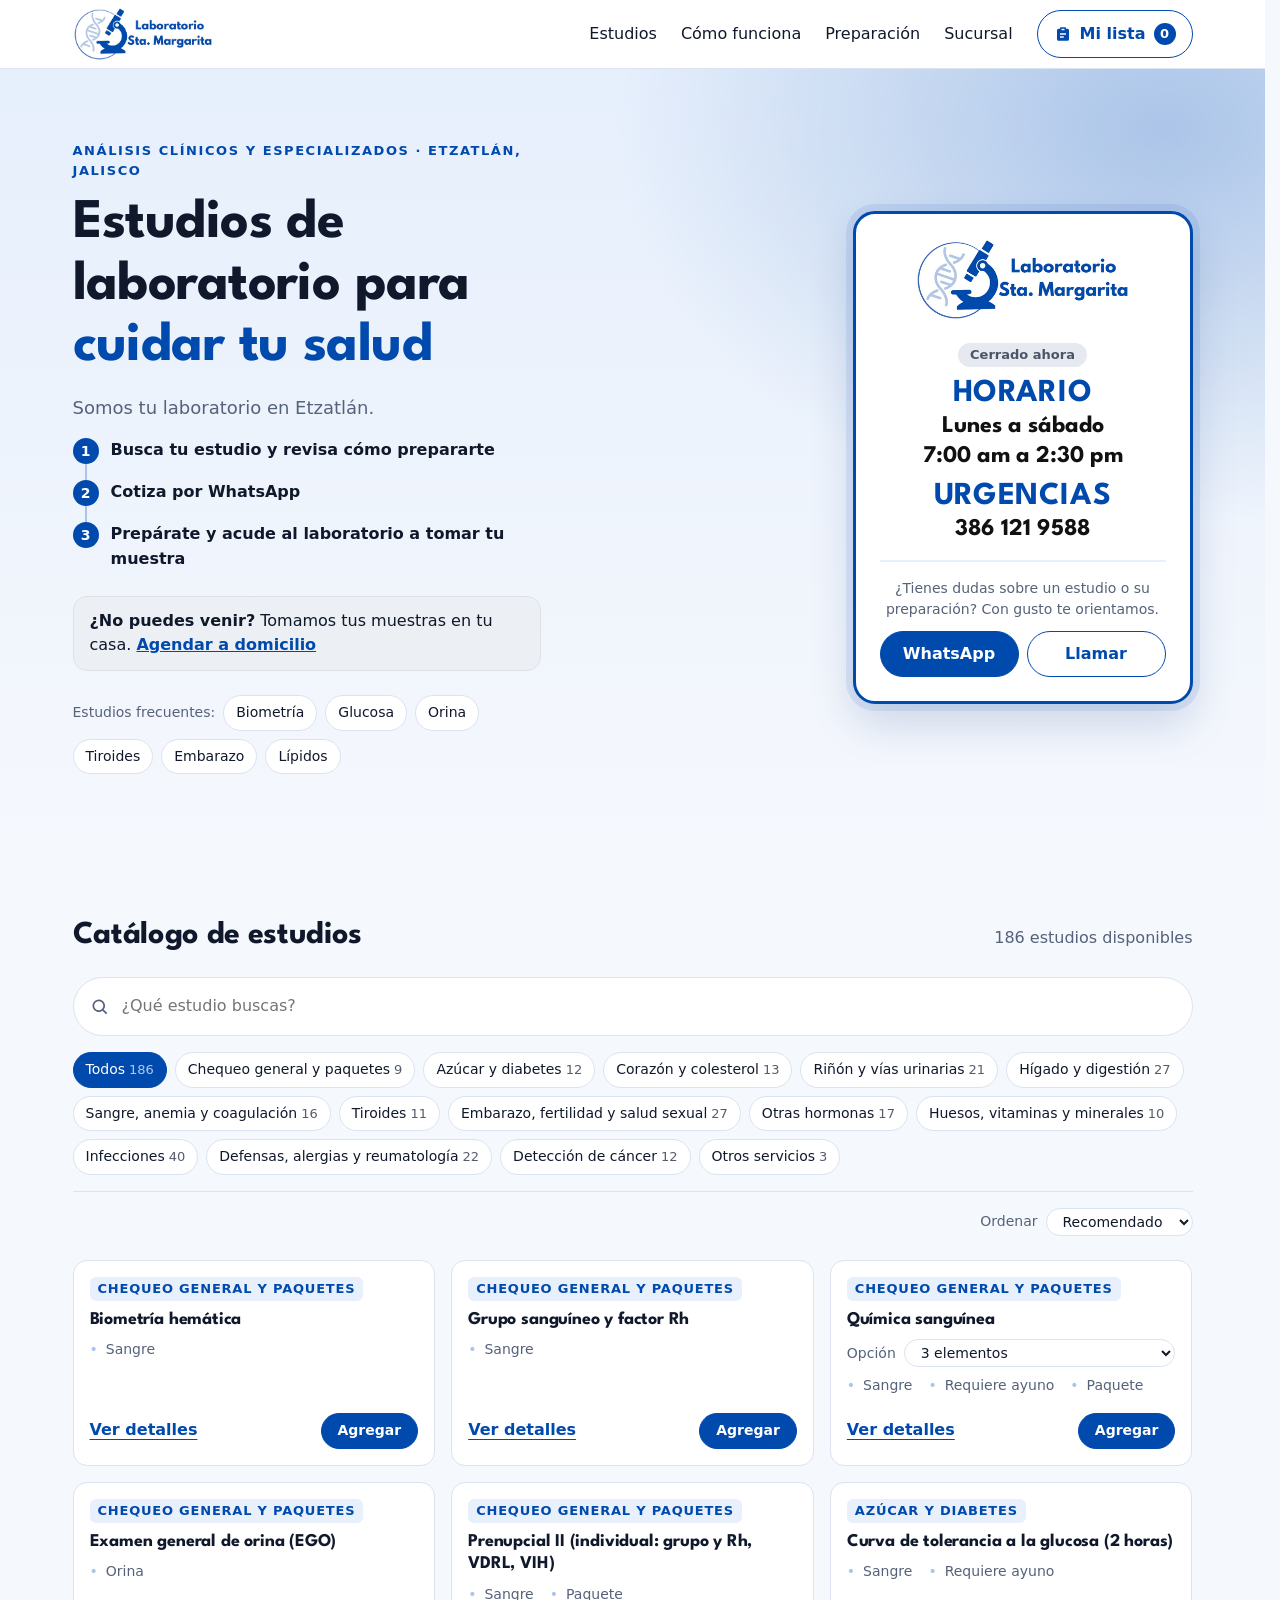
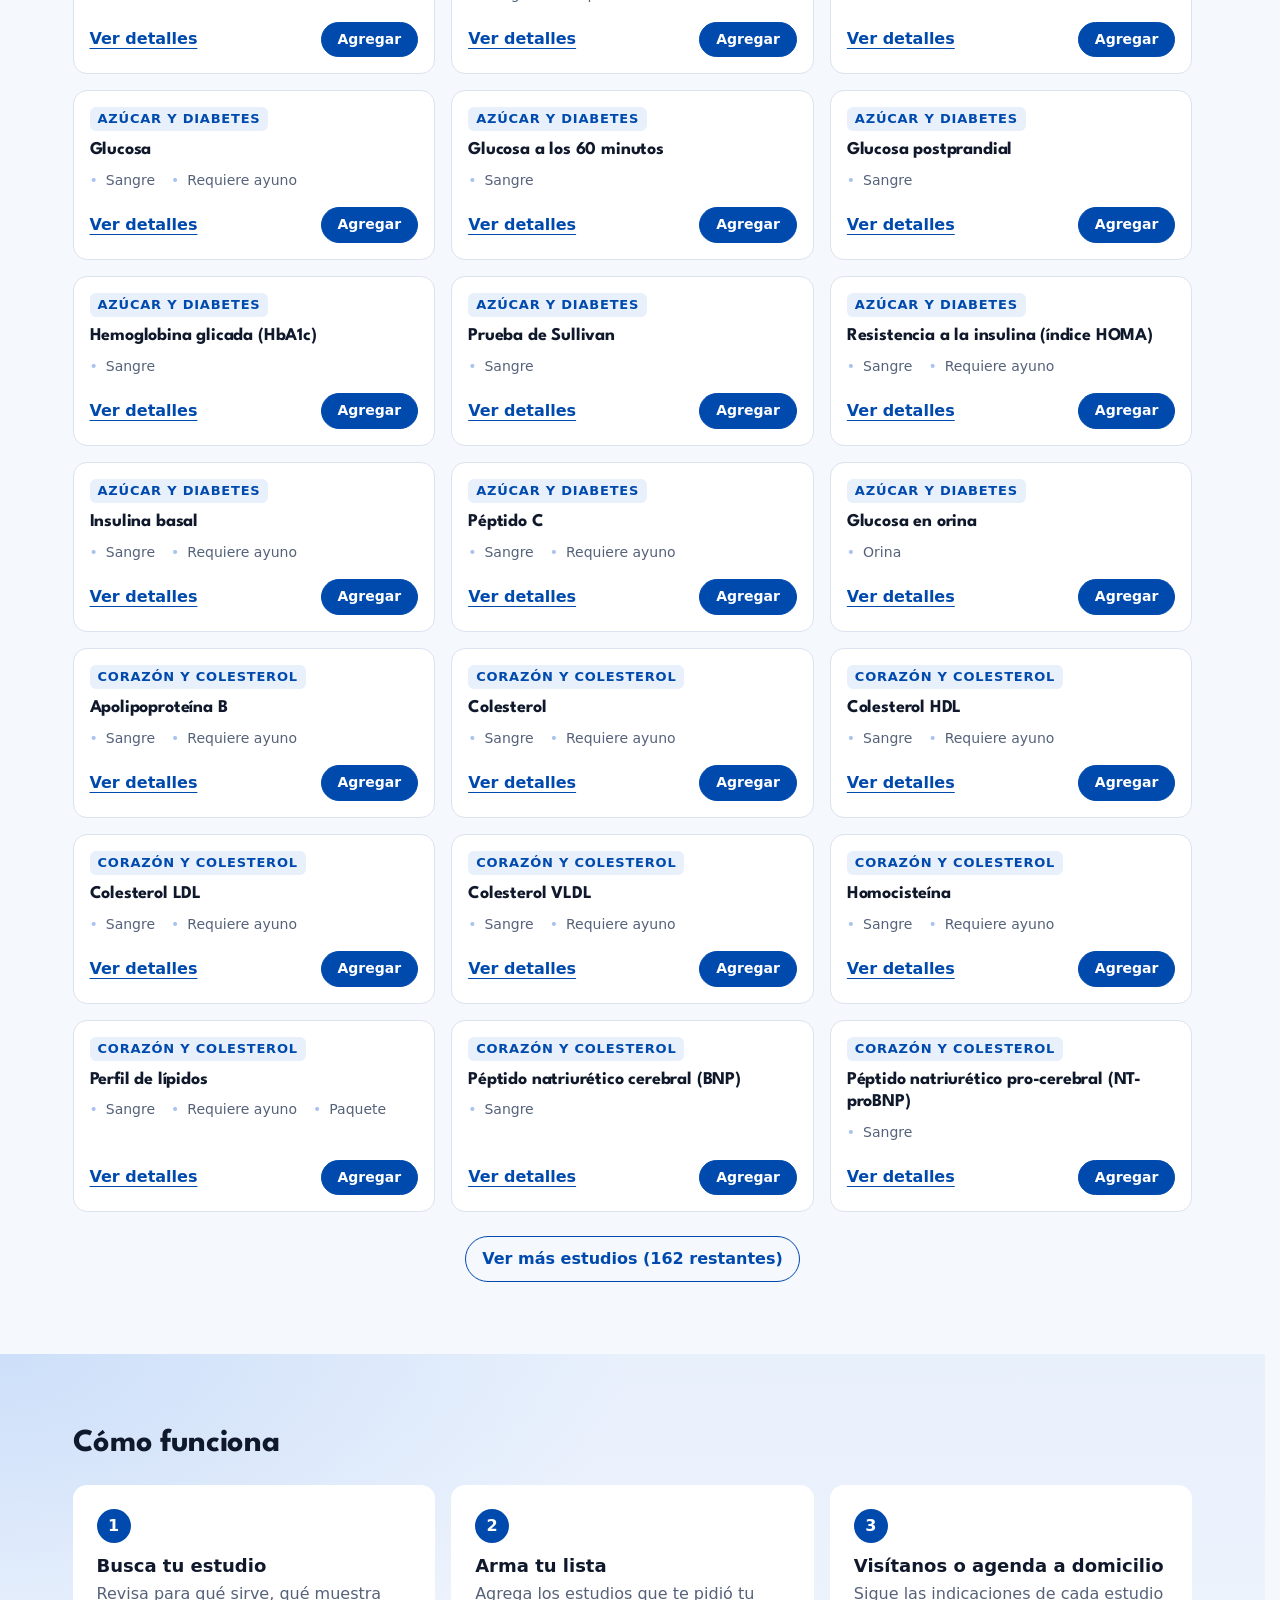
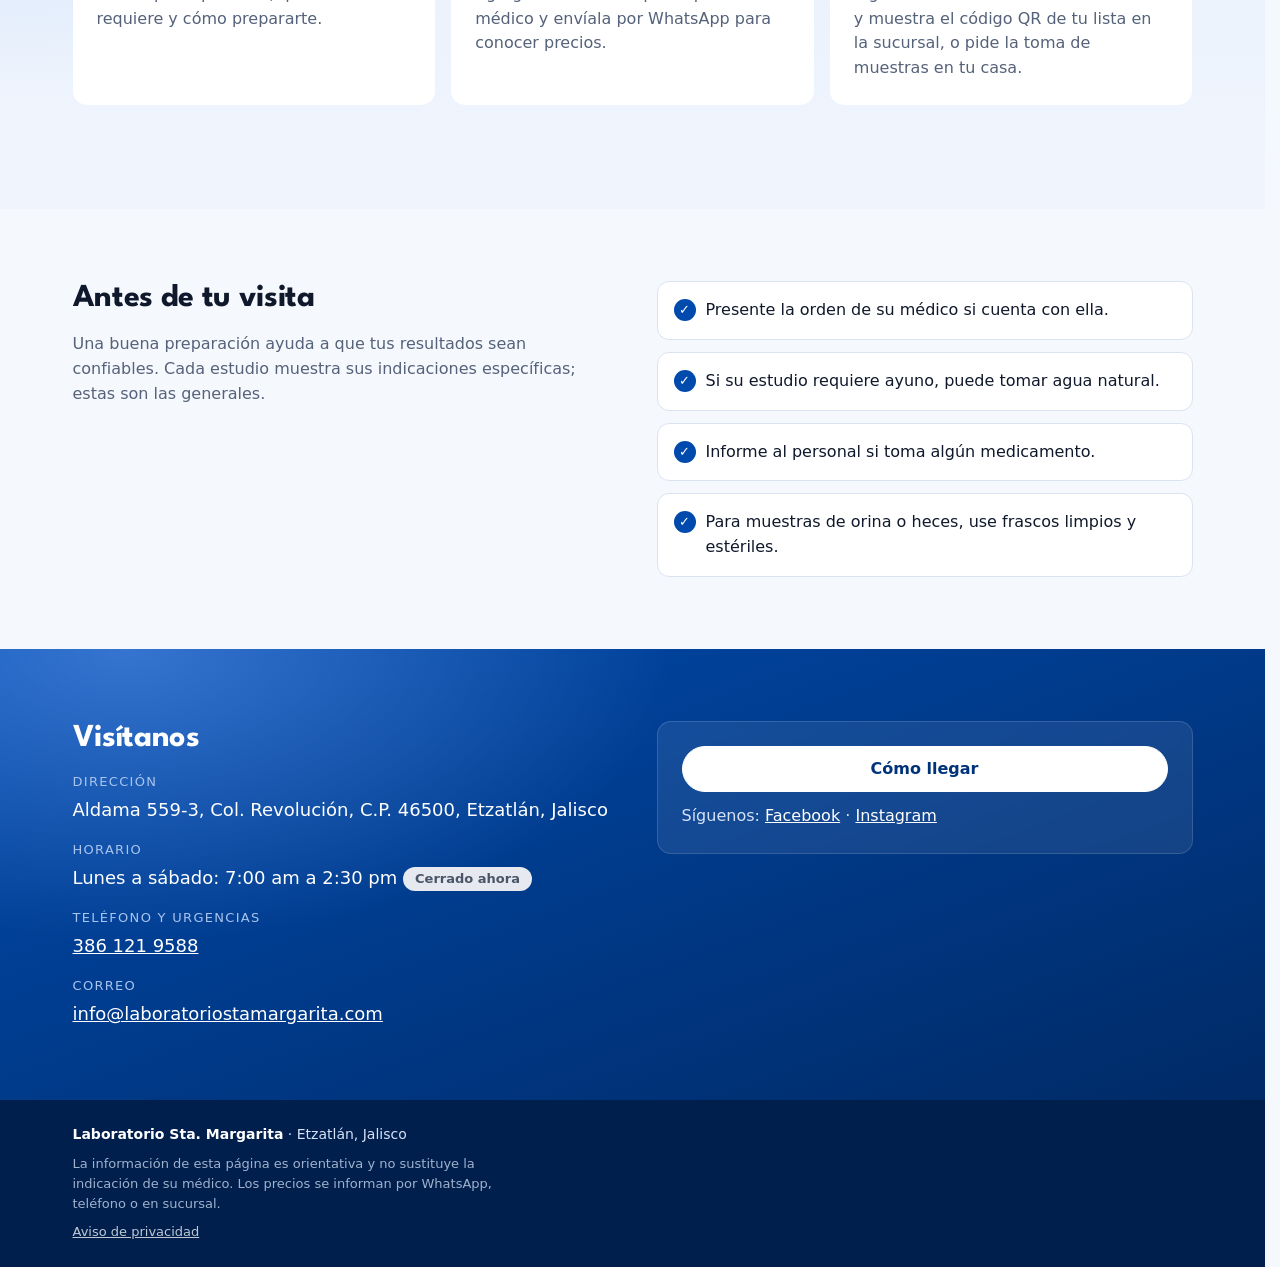
==== commit ccf4052c: "Quita los filtros de muestra, ayuno y paquetes; deja solo ordenar Co-Authored-By: Claude Opus 5.5 <n" ====
--- a/index.html
+++ b/index.html
@@ -90,18 +90,7 @@
         </div>
         <div class="filtros" id="filtros" role="group" aria-label="Filtrar por categoría"></div>
         <div class="filtros subfiltros" id="subfiltros" role="group" aria-label="Filtrar por subgrupo" hidden></div>
-        <div class="opciones" role="group" aria-label="Más filtros y orden">
-          <label class="opcion-select"><span>Muestra</span>
-            <select id="filtroMuestra">
-              <option value="">Todas</option>
-              <option value="Sangre">Sangre</option>
-              <option value="Orina">Orina</option>
-              <option value="Heces">Heces</option>
-              <option value="Otra">Otra</option>
-            </select>
-          </label>
-          <button class="ficha" type="button" data-opcion="ayuno" aria-pressed="false">Requiere ayuno</button>
-          <button class="ficha" type="button" data-opcion="paquetes" aria-pressed="false">Solo paquetes</button>
+        <div class="opciones">
           <label class="opcion-select opcion-orden"><span>Ordenar</span>
             <select id="orden">
               <option value="recomendado">Recomendado</option>
@@ -113,7 +102,7 @@
         <div class="rejilla" id="rejilla"></div>
         <div class="mas" id="mas" hidden><button class="boton" type="button" id="verMas">Ver más estudios</button></div>
         <div class="vacio" id="vacio" hidden>
-          <p>No encontramos estudios con esa búsqueda o esos filtros. Prueba con otro nombre o pregúntanos: es posible que sí lo realicemos.</p>
+          <p>No encontramos estudios con esa búsqueda. Prueba con otro nombre o pregúntanos: es posible que sí lo realicemos.</p>
           <div class="vacio-acciones">
             <button class="boton" type="button" id="limpiar">Ver todos los estudios</button>
             <a class="boton boton-primario" id="preguntar" target="_blank" rel="noopener" hidden>Preguntar por WhatsApp</a>
--- a/css/estilos.css
+++ b/css/estilos.css
@@ -163,7 +163,7 @@
 .filtros[hidden] { display: none; }
 /* Subgrupos de una categoría (por ejemplo, tipos de infección). */
 .subfiltros { padding-left: var(--e3); border-left: 2px solid var(--cielo); }
-/* Más filtros y orden */
+/* Orden del catálogo */
 .opciones { display: flex; flex-wrap: wrap; align-items: center; gap: var(--e2) var(--e3); margin: var(--e4) 0 var(--e5); padding-top: var(--e4); border-top: 1px solid var(--linea); }
 .opcion-select { display: inline-flex; align-items: center; gap: var(--e2); font-size: var(--t-sm); color: var(--tinta-suave); }
 .opcion-select select, .variante select { font: inherit; font-size: var(--t-sm); color: var(--tinta); background: var(--papel); border: 1px solid var(--linea); border-radius: 999px; padding: var(--e1) var(--e3); line-height: 1.5; cursor: pointer; }
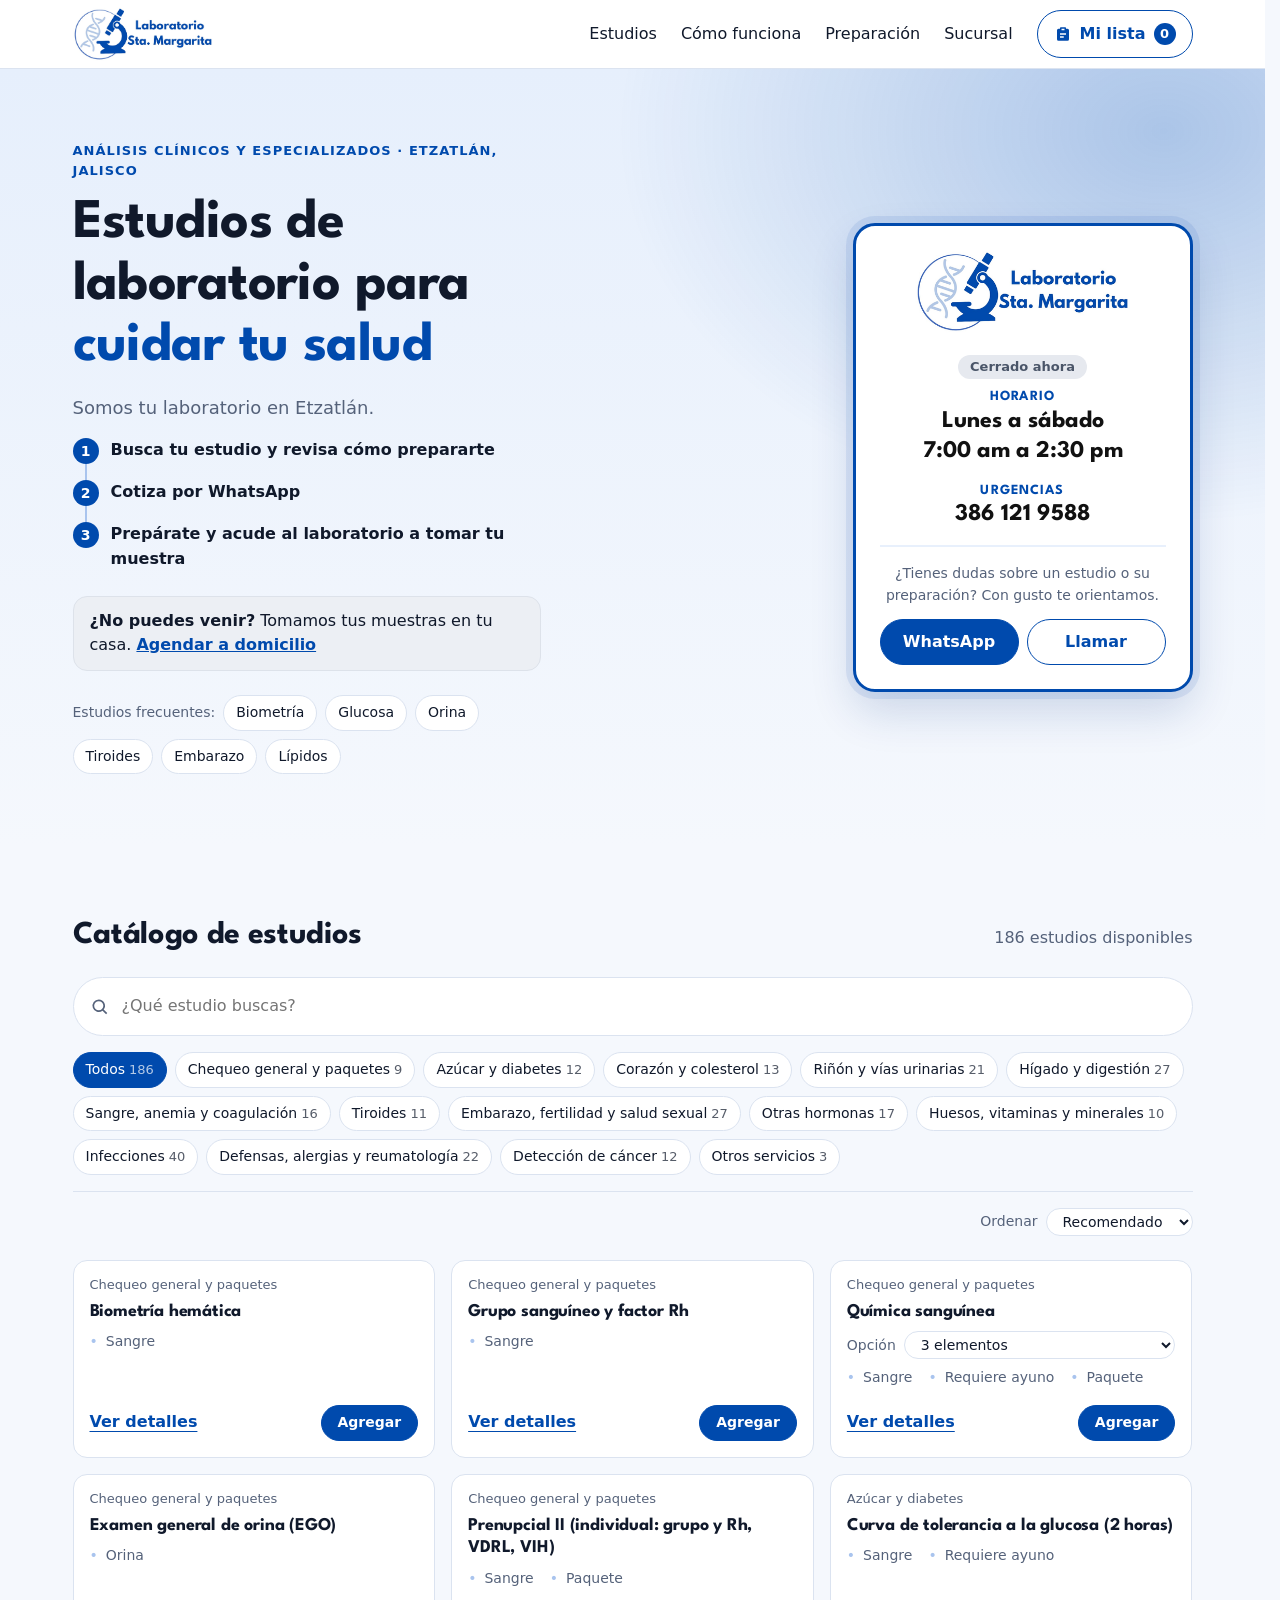
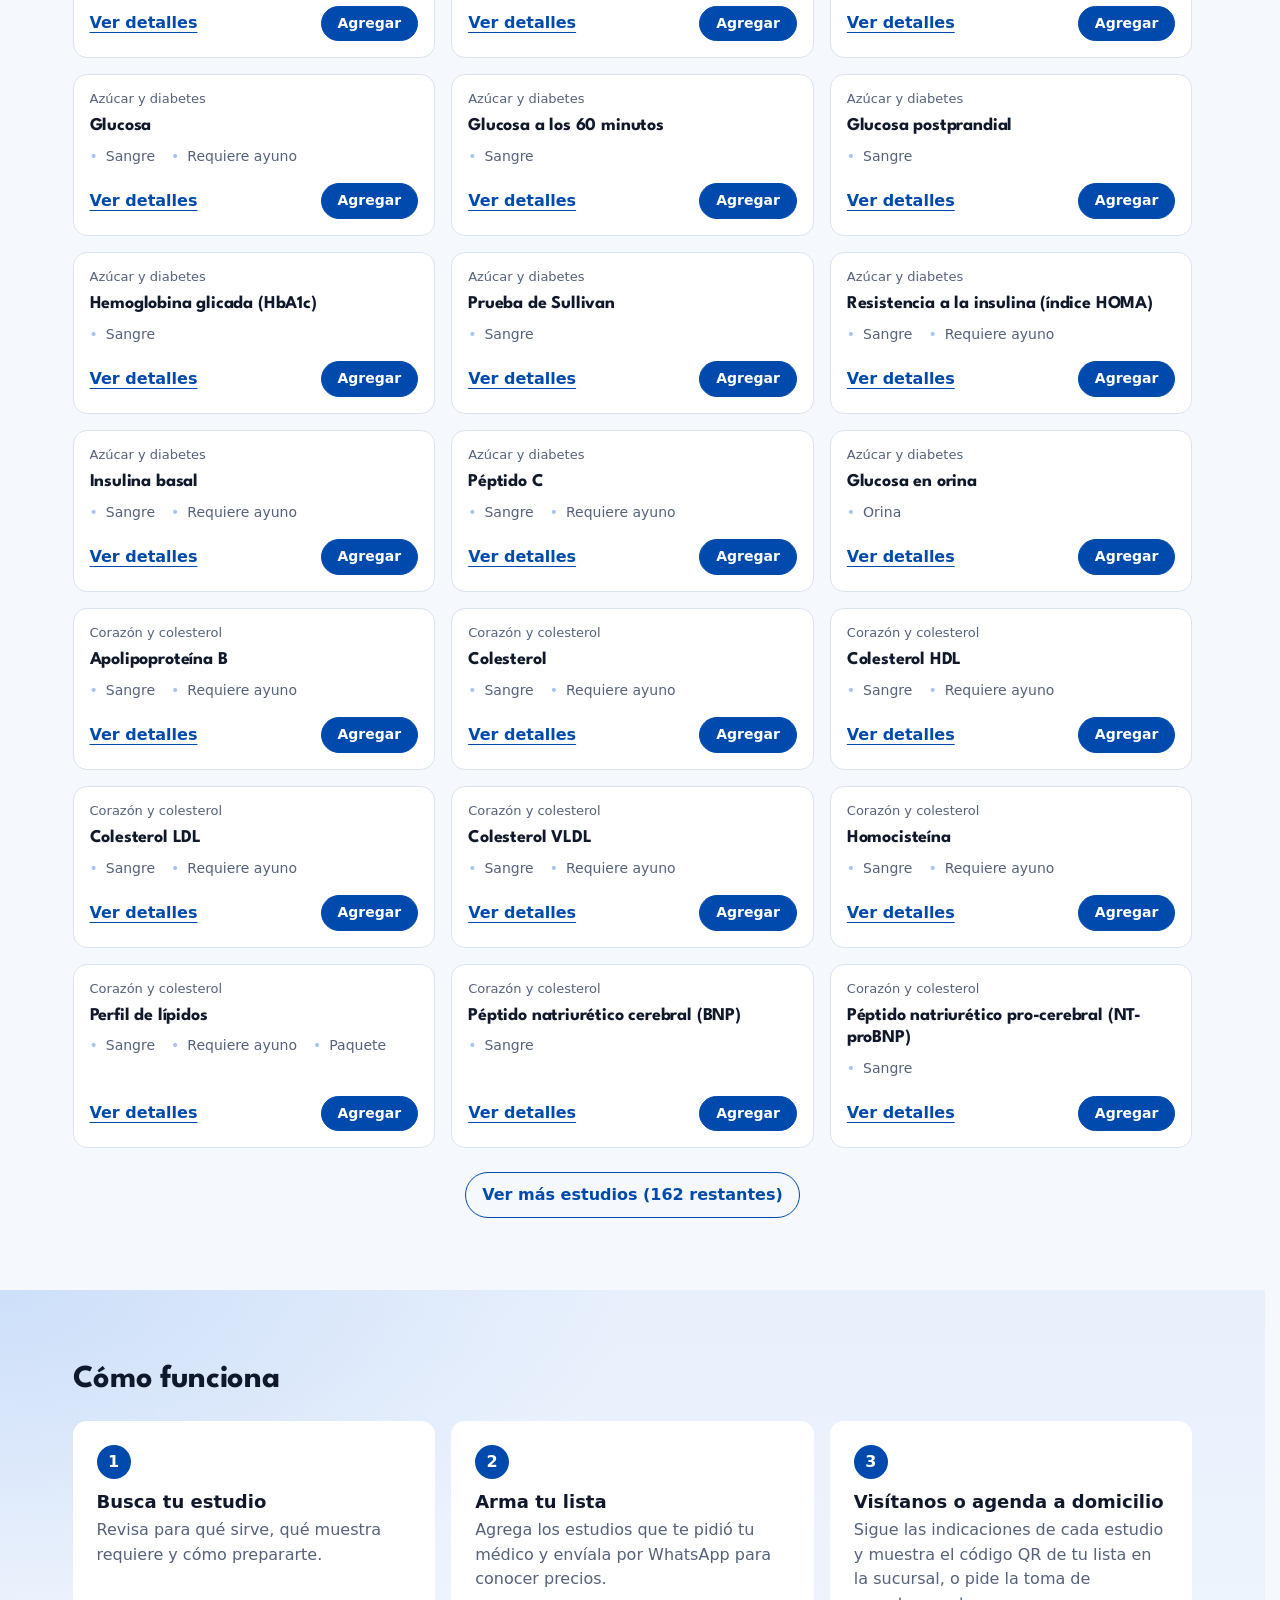
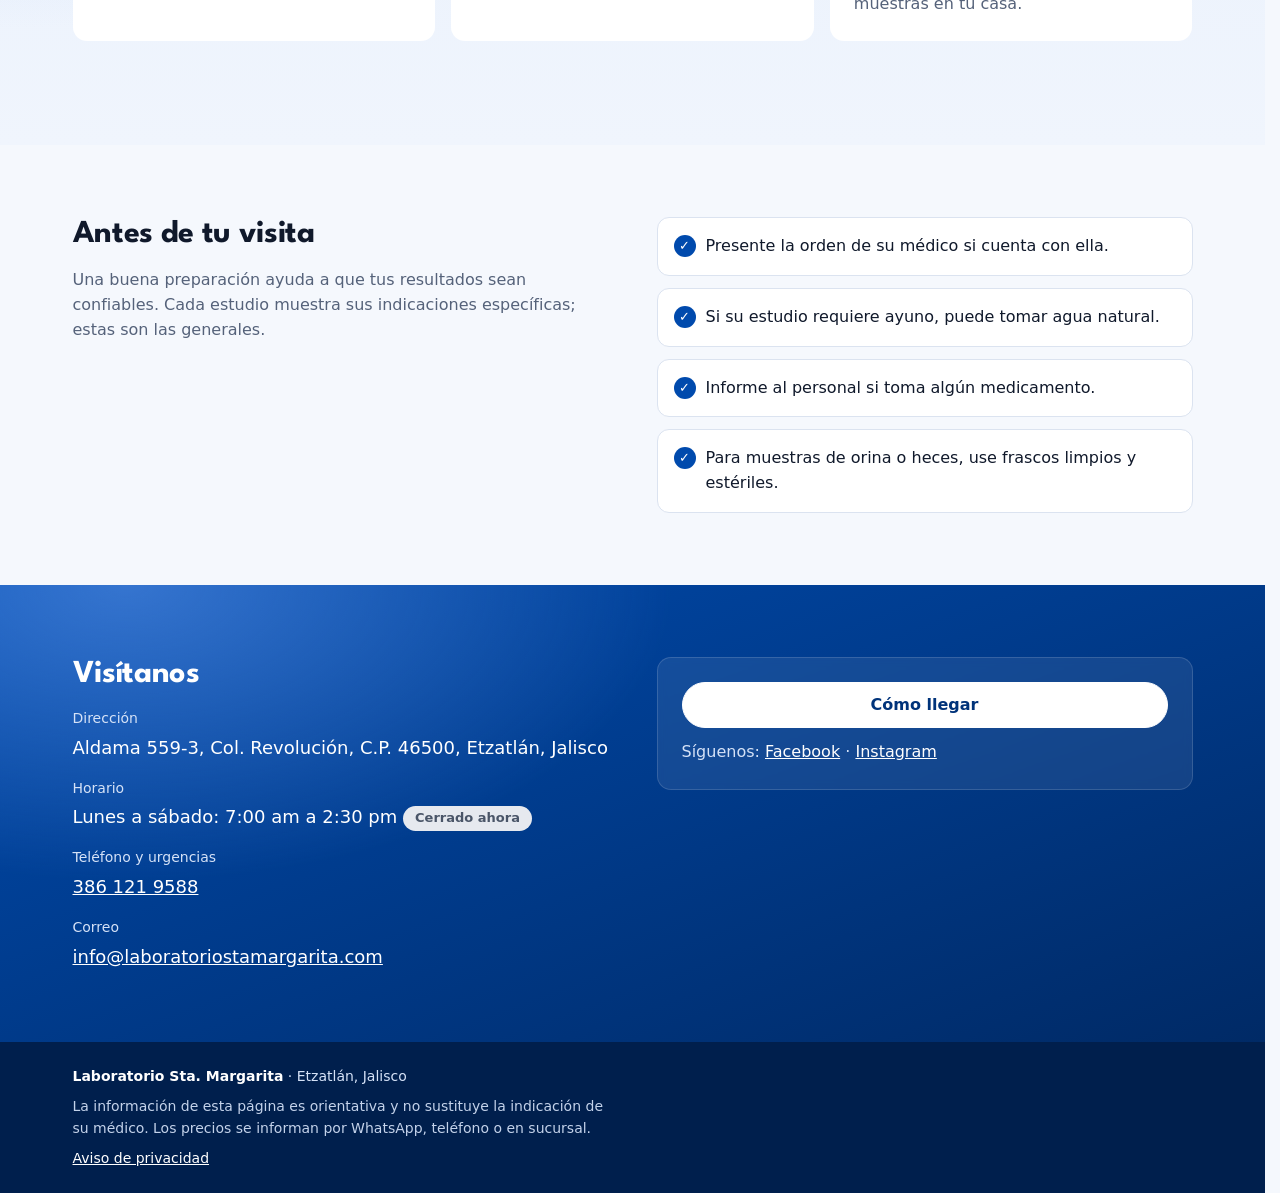
==== commit c00900e9: "Selector de categoría en celular y ajustes finos de tipografía - En celular las 14 categorías se eli" ====
--- a/index.html
+++ b/index.html
@@ -88,6 +88,9 @@
           <svg viewBox="0 0 24 24" width="20" height="20" aria-hidden="true"><path d="M10.5 3a7.5 7.5 0 0 1 5.9 12.1l4.3 4.2-1.4 1.4-4.3-4.2A7.5 7.5 0 1 1 10.5 3Zm0 2a5.5 5.5 0 1 0 0 11 5.5 5.5 0 0 0 0-11Z" fill="currentColor"/></svg>
           <input id="buscar" type="search" placeholder="¿Qué estudio buscas?" aria-label="Buscar estudio" autocomplete="off">
         </div>
+        <label class="opcion-select categoria-select"><span>Categoría</span>
+          <select id="categoriaSelect"></select>
+        </label>
         <div class="filtros" id="filtros" role="group" aria-label="Filtrar por categoría"></div>
         <div class="filtros subfiltros" id="subfiltros" role="group" aria-label="Filtrar por subgrupo" hidden></div>
         <div class="opciones">
--- a/css/estilos.css
+++ b/css/estilos.css
@@ -107,19 +107,21 @@
 }
 .portada-fila { display: grid; grid-template-columns: 1fr auto; gap: var(--e7); align-items: center; }
 .portada-fila > *, .dos-columnas > * { min-width: 0; }
-.sobretitulo { text-transform: uppercase; letter-spacing: .12em; font-size: var(--t-xs); font-weight: 700; color: var(--azul); margin-bottom: var(--e3); }
+.sobretitulo { text-transform: uppercase; letter-spacing: .08em; font-size: var(--t-xs); font-weight: 700; color: var(--azul); margin-bottom: var(--e3); }
 .portada h1 { font-size: var(--t-3xl); max-width: 16ch; }
 .portada h1 em { font-style: normal; color: var(--azul); white-space: nowrap; }
 .portada-texto { margin: var(--e4) 0; max-width: 54ch; color: var(--tinta-suave); font-size: var(--t-lg); }
 .cartel { justify-self: end; width: min(340px, 100%); background: #fff; border: 3px solid var(--azul); border-radius: 22px; padding: var(--e5); text-align: center; box-shadow: 0 0 0 7px rgba(0, 74, 173, .09), 0 20px 44px rgba(0, 51, 122, .16); font-family: "League Spartan", "Century Gothic", system-ui, sans-serif; }
 .cartel img { width: 215px; height: auto; margin-bottom: var(--e3); }
-.cartel-titulo { color: var(--azul); font-weight: 700; font-size: var(--t-2xl); text-transform: uppercase; letter-spacing: .02em; line-height: 1.1; margin-top: var(--e2); }
+/* Cuadro de horario: la etiqueta es chica y el dato (hora, teléfono) es lo grande. */
+.cartel-titulo { color: var(--azul); font-weight: 700; font-size: var(--t-sm); text-transform: uppercase; letter-spacing: .08em; line-height: 1.25; margin-top: var(--e2); }
+.cartel-dato + .cartel-titulo { margin-top: var(--e4); }
 .cartel-dato { font-weight: 700; font-size: var(--t-xl); line-height: 1.25; color: #111; }
 .cartel-dato a { color: inherit; text-decoration: none; }
 .cartel-dato a:hover { text-decoration: underline; }
 .cartel-ayuda { margin-top: var(--e4); padding-top: var(--e4); border-top: 2px solid var(--azul-claro); display: grid; gap: var(--e3); font-family: system-ui, -apple-system, "Segoe UI", Roboto, "Helvetica Neue", Arial, sans-serif; }
 .cartel-ayuda[hidden] { display: none; }
-.cartel-ayuda p { color: var(--tinta-suave); font-size: var(--t-sm); line-height: 1.45; }
+.cartel-ayuda p { color: var(--tinta-suave); font-size: var(--t-sm); }
 .cartel-acciones { display: grid; grid-auto-flow: column; grid-auto-columns: minmax(0, 1fr); gap: var(--e2); }
 .cartel-acciones .boton { width: 100%; }
 .acciones-contacto[hidden] { display: none; }
@@ -169,6 +171,8 @@
 .opcion-select select, .variante select { font: inherit; font-size: var(--t-sm); color: var(--tinta); background: var(--papel); border: 1px solid var(--linea); border-radius: 999px; padding: var(--e1) var(--e3); line-height: 1.5; cursor: pointer; }
 .opcion-select select:hover, .variante select:hover { border-color: var(--azul); }
 .opcion-orden { margin-left: auto; }
+/* Selector de categoría: solo en celular, en lugar de la fila de fichas. */
+.categoria-select { display: none; }
 /* Selector de variante dentro de una tarjeta */
 .variante { display: flex; align-items: center; gap: var(--e2); margin: 0; font-size: var(--t-sm); color: var(--tinta-suave); }
 .variante select { flex: 1; min-width: 0; }
@@ -177,7 +181,8 @@
 .tarjeta { background: var(--papel); border: 1px solid var(--linea); border-radius: var(--radio); padding: var(--e4); display: flex; flex-direction: column; gap: var(--e2); transition: box-shadow .15s, transform .15s; }
 .tarjeta:hover { box-shadow: var(--sombra); transform: translateY(-2px); }
 .boton, .ficha, .etiqueta { font-family: inherit; }
-.etiqueta { align-self: flex-start; font-size: var(--t-xs); font-weight: 700; line-height: 1.25; text-transform: uppercase; letter-spacing: .06em; color: var(--azul); background: var(--azul-claro); padding: var(--e1) var(--e2); border-radius: 6px; }
+/* Categoría del estudio: dato secundario, para que el nombre sea lo primero que se lee. */
+.etiqueta { align-self: flex-start; font-size: var(--t-xs); font-weight: 400; line-height: 1.25; color: var(--tinta-suave); }
 .tarjeta h3 { font-size: var(--t-lg); line-height: 1.25; }
 .tarjeta h3 button { all: unset; cursor: pointer; }
 .tarjeta h3 button:hover { color: var(--azul); text-decoration: underline; text-underline-offset: 4px; }
@@ -226,7 +231,7 @@
 
 /* Sucursal */
 .datos { margin: 0; display: grid; gap: var(--e4); }
-.datos dt { font-size: var(--t-xs); text-transform: uppercase; letter-spacing: .1em; color: var(--cielo); }
+.datos dt { font-size: var(--t-sm); color: #d5e2f7; }
 .datos dd { margin: var(--e1) 0 0; font-size: var(--t-lg); }
 .datos a { color: #fff; }
 .pendiente { opacity: .65; font-style: italic; }
@@ -240,13 +245,13 @@
 
 /* Aviso de privacidad */
 .boton-volver { margin-left: auto; }
-.legal { max-width: 70ch; }
+.legal { max-width: 62ch; }
 .legal h1 { font-size: var(--t-2xl); }
 .legal-fecha { margin: var(--e2) 0 var(--e5); color: var(--tinta-suave); font-size: var(--t-sm); }
 .legal h2 { font-size: var(--t-lg); line-height: 1.25; margin: var(--e6) 0 var(--e2); }
 .legal p + p, .legal ul + p, .legal p + ul { margin-top: var(--e3); }
 .legal ul { margin: 0; padding-left: var(--e5); display: grid; gap: var(--e2); }
-.pie-nota { margin-top: var(--e2); opacity: .75; font-size: var(--t-xs); max-width: 56ch; }
+.pie-nota { margin-top: var(--e2); color: #c3d2ea; font-size: var(--t-sm); max-width: 60ch; }
 
 /* Diálogos */
 .dialogo { border: 0; padding: 0; border-radius: 18px; width: min(640px, calc(100% - 24px)); max-height: calc(100dvh - 24px); color: var(--tinta); background: var(--papel); box-shadow: 0 30px 80px rgba(0, 0, 0, .35); }
@@ -258,9 +263,9 @@
 .cerrar { border: 0; background: var(--azul-claro); color: var(--azul-oscuro); width: 36px; height: 36px; border-radius: 50%; font-size: var(--t-xl); line-height: 1; flex: none; }
 .detalle-datos { display: grid; grid-template-columns: repeat(auto-fit, minmax(130px, 1fr)); gap: var(--e3); margin: 0; }
 .detalle-datos div { background: var(--crema); border-radius: 10px; padding: var(--e3); }
-.detalle-datos dt { font-size: var(--t-xs); text-transform: uppercase; letter-spacing: .08em; color: var(--tinta-suave); }
+.detalle-datos dt { font-size: var(--t-sm); color: var(--tinta-suave); }
 .detalle-datos dd { margin: 0; font-weight: 600; }
-.detalle h3 { font-family: inherit; font-size: var(--t-xs); text-transform: uppercase; letter-spacing: .1em; color: var(--azul); margin-bottom: var(--e1); }
+.detalle h3 { font-family: inherit; font-size: var(--t-sm); font-weight: 600; color: var(--tinta-suave); margin-bottom: var(--e1); }
 .preparacion { background: var(--azul-claro); border-left: 4px solid var(--azul); border-radius: 8px; padding: var(--e3) var(--e4); }
 .incluye { display: flex; flex-wrap: wrap; gap: var(--e2); list-style: none; margin: 0; padding: 0; }
 .incluye li { background: var(--azul-claro); border-radius: 6px; padding: var(--e1) var(--e2); font-size: var(--t-sm); }
@@ -282,7 +287,7 @@
 .qr-nota { text-align: center; }
 .pie-enlaces { display: flex; justify-content: space-between; gap: var(--e3); }
 .quitar.neutro { color: var(--azul); }
-.nota { font-size: var(--t-xs); color: var(--tinta-suave); }
+.nota { font-size: var(--t-sm); color: var(--tinta-suave); }
 .lista-vacia { text-align: center; color: var(--tinta-suave); padding: var(--e7) var(--e3); }
 
 .tostada { position: fixed; left: 50%; bottom: 22px; transform: translate(-50%, 20px); background: var(--tinta); color: #fff; padding: var(--e2) var(--e4); border-radius: 999px; opacity: 0; pointer-events: none; transition: opacity .2s, transform .2s; z-index: 60; font-size: var(--t-sm); }
@@ -300,6 +305,12 @@
   .cajon { border-radius: 0; }
   .filtros { flex-wrap: nowrap; overflow-x: auto; margin-inline: -16px; margin-bottom: var(--e2); padding: var(--e1) var(--e4) var(--e2); scrollbar-width: none; }
   .subfiltros { border-left: 0; padding-left: var(--e4); }
+  /* Celular: las categorías se eligen con un selector que muestra todas; las fichas se ocultan. */
+  #filtros { display: none; }
+  .categoria-select { display: flex; margin-bottom: var(--e3); }
+  .categoria-select select { flex: 1; min-width: 0; }
+  /* Los subgrupos se deslizan de lado: el borde derecho se desvanece para indicarlo. */
+  .subfiltros { -webkit-mask-image: linear-gradient(to right, #000 85%, transparent); mask-image: linear-gradient(to right, #000 85%, transparent); }
   .opciones { margin: var(--e2) 0 var(--e4); padding-top: var(--e3); }
   .opcion-orden { margin-left: 0; }
   .filtros::-webkit-scrollbar { display: none; }
@@ -311,7 +322,7 @@
   .portada-fila > div:first-child { display: contents; }
   .portada-fila .cartel { order: 1; margin-top: var(--e5); }
   .portada-fila .sugerencias { order: 2; margin-top: var(--e5); }
-  .sobretitulo { letter-spacing: .08em; margin-bottom: var(--e2); }
+  .sobretitulo { margin-bottom: var(--e2); }
   .sobretitulo-lugar { display: none; }
   .portada-texto { font-size: var(--t-base); margin: var(--e3) 0 0; }
   .ventajas { margin: var(--e3) 0 0; }
@@ -319,8 +330,8 @@
   .cartel { justify-self: center; width: 100%; border-width: 2px; border-radius: 18px; box-shadow: 0 0 0 5px rgba(0, 74, 173, .08), 0 12px 28px rgba(0, 51, 122, .12); padding: var(--e3) var(--e3) var(--e4); display: grid; grid-template-columns: 1fr 1fr; gap: 0 var(--e3); }
   .cartel img { display: none; }
   .cartel .estado-horario { grid-column: 1 / -1; justify-self: center; margin-bottom: var(--e1); }
-  .cartel-titulo { font-size: var(--t-lg); margin: 0; grid-row: 2; }
-  .cartel-dato { font-size: var(--t-base); grid-row: 3; }
+  .cartel-titulo, .cartel-dato + .cartel-titulo { margin: 0 0 var(--e1); grid-row: 2; }
+  .cartel-dato { font-size: var(--t-lg); grid-row: 3; }
   .cartel-ayuda { grid-column: 1 / -1; grid-row: 4; margin-top: var(--e3); padding-top: var(--e3); gap: var(--e2); text-align: center; }
   .cartel-ayuda p { text-wrap: balance; }
   .cartel-acciones .boton { padding: var(--e3) var(--e2); font-size: var(--t-sm); white-space: normal; text-align: center; }
@@ -347,6 +358,16 @@
   .seccion-cabeza { margin-bottom: var(--e4); }
   .seccion { padding: var(--e7) 0; }
 }
+/* Pantallas táctiles: todo lo que se toca mide al menos 44 px de alto. Los enlaces dentro de
+   texto ganan área con relleno y margen negativo, así que el diseño no se mueve. */
+@media (pointer: coarse) {
+  .boton, .ficha, .boton-lista, .opcion-select select, .variante select { min-height: 44px; }
+  .enlace, .quitar { display: inline-flex; align-items: center; min-height: 44px; }
+  .cerrar { width: 44px; height: 44px; }
+  .marca { min-height: 44px; }
+  .tarjeta h3 button { display: block; padding: 11px 0; margin: -11px 0; }
+  .cartel-dato a, .datos a, .pie a, .redes a, .domicilio a, .detalle a { display: inline-block; padding: 12px 0; margin: -12px 0; }
+}
 @media (prefers-reduced-motion: reduce) {
   html { scroll-behavior: auto; }
   * { transition: none !important; }
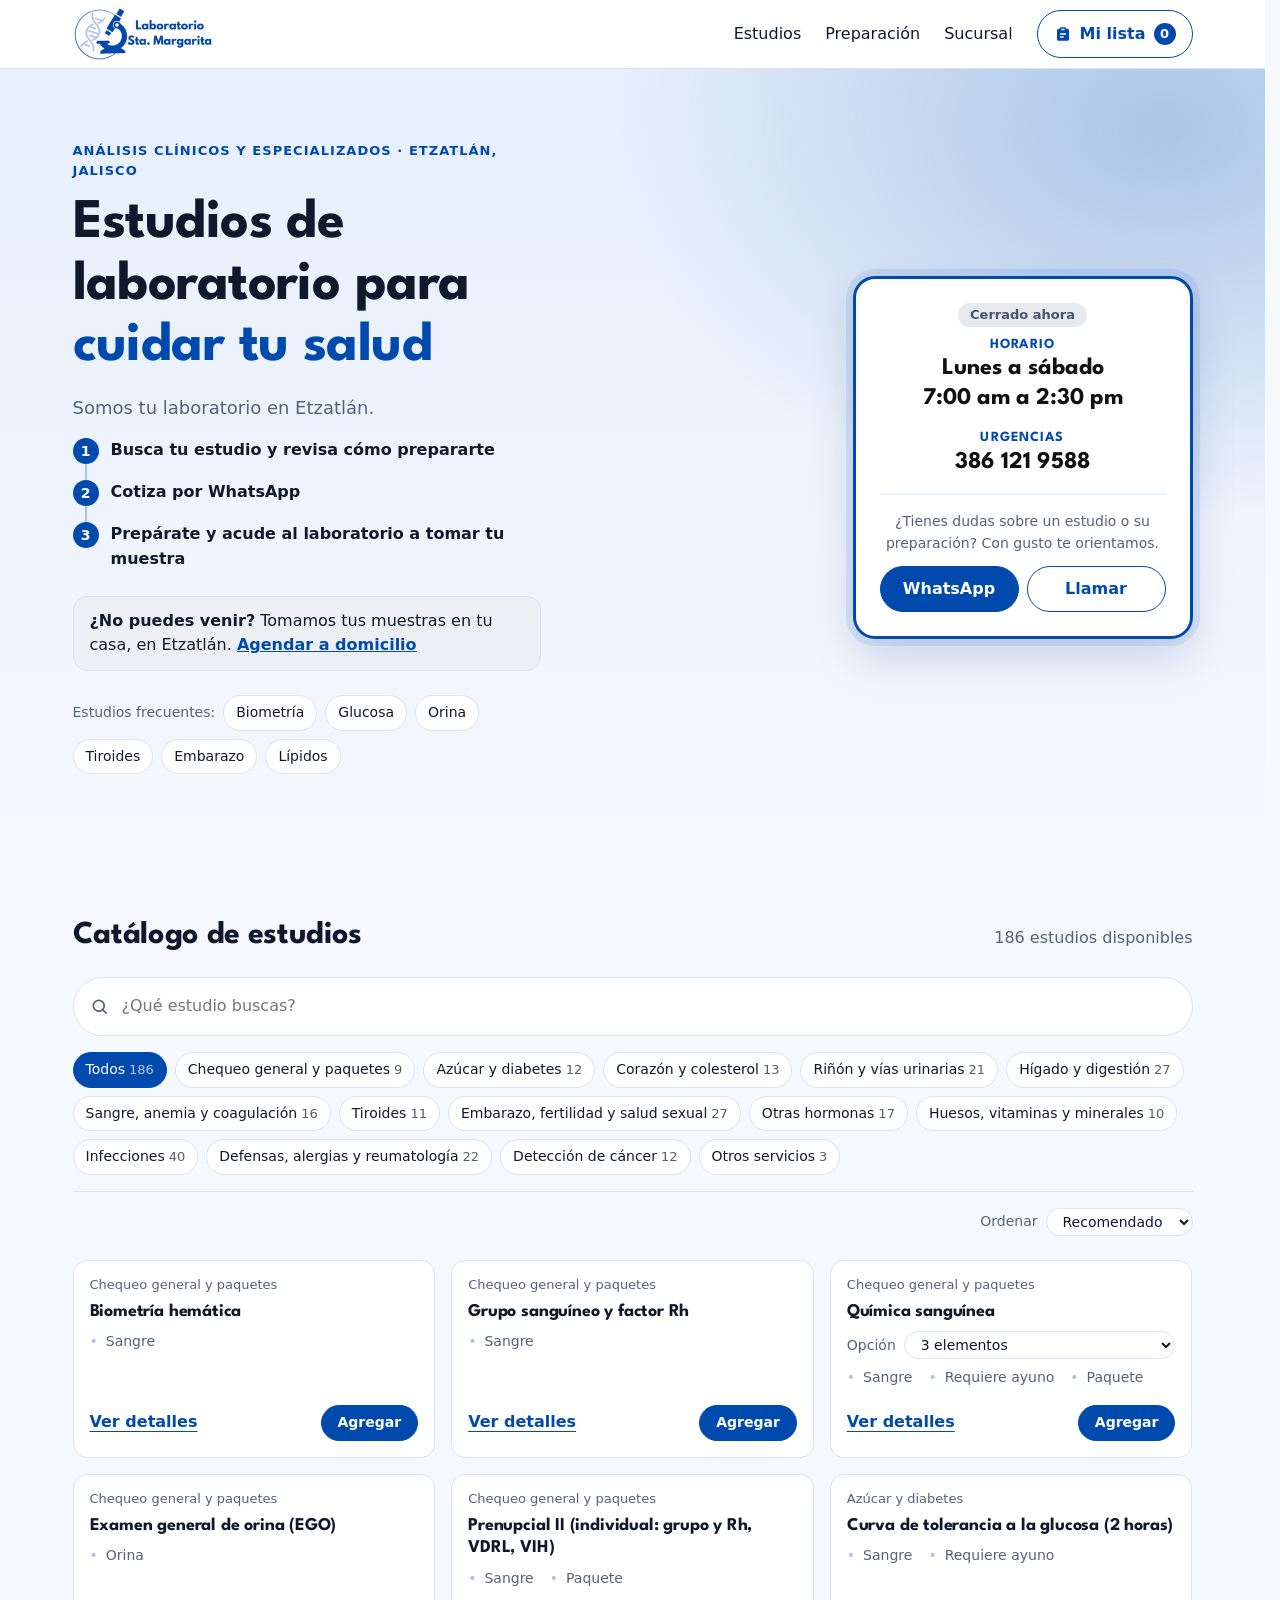
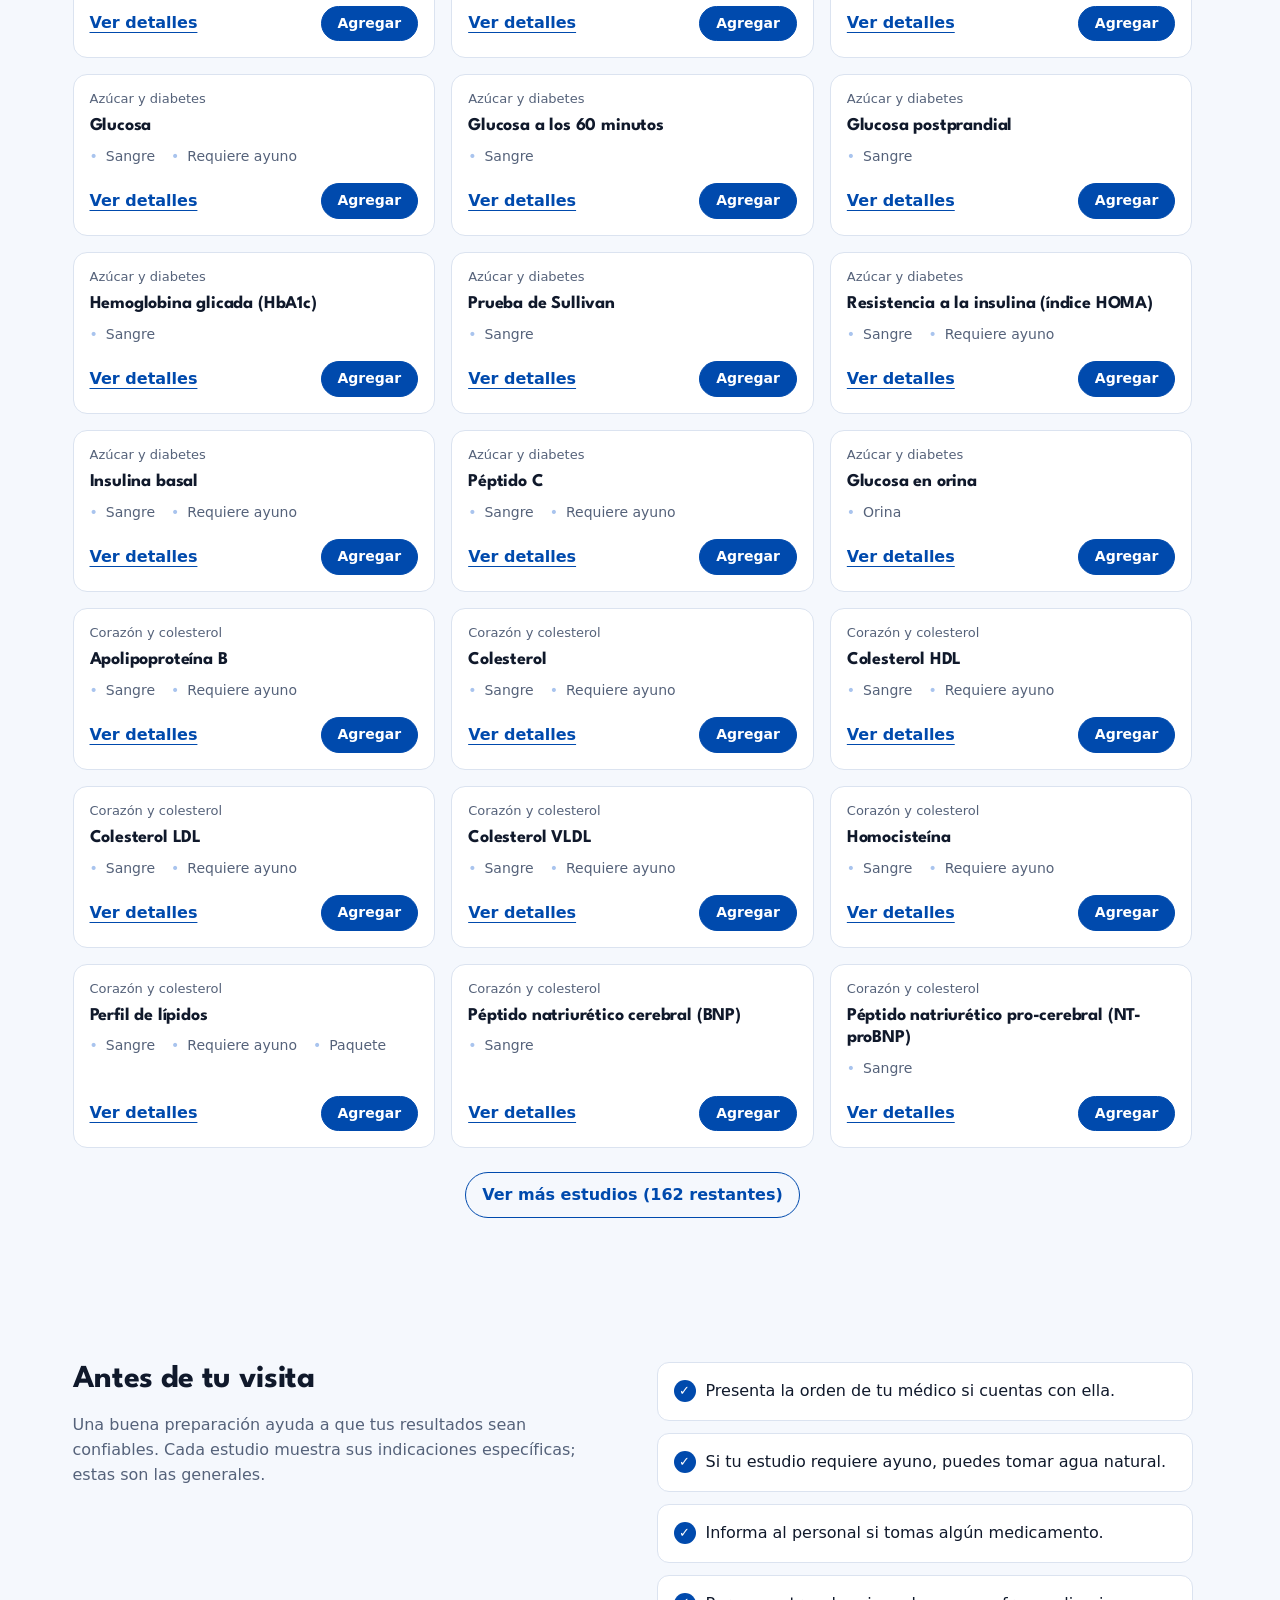
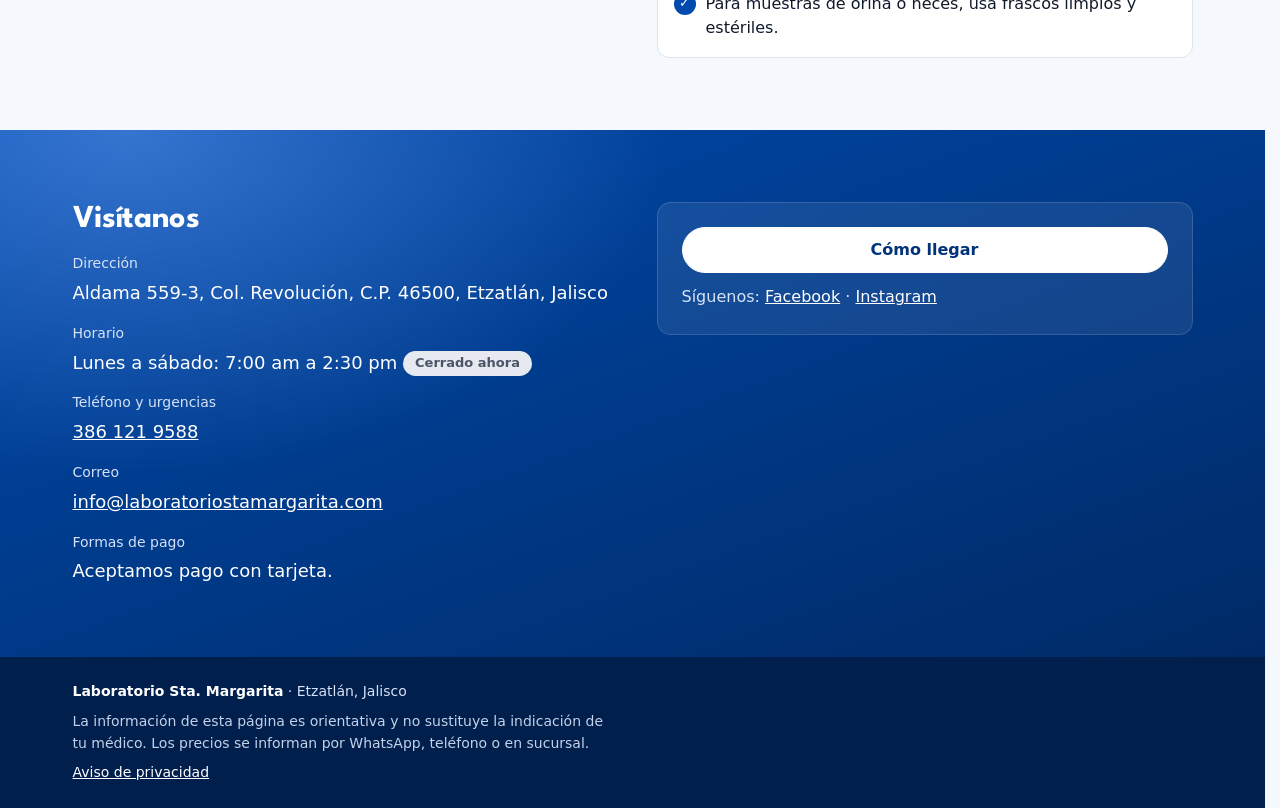
==== commit 79bce48f: "Agrega pago con tarjeta y zona de domicilio; aplica los arreglos rápidos - Visítanos muestra "Formas" ====
--- a/index.html
+++ b/index.html
@@ -23,7 +23,7 @@
 <body>
   <a class="saltar" href="#estudios">Ir al catálogo</a>
 
-  <noscript><div class="aviso">Para ver el catálogo de estudios y los datos de contacto, active JavaScript en su navegador.</div></noscript>
+  <noscript><div class="aviso">Para ver el catálogo de estudios y los datos de contacto, activa JavaScript en tu navegador.</div></noscript>
   <div class="aviso" id="aviso" hidden>
     Catálogo preliminar: la lista de estudios está por confirmar.
   </div>
@@ -35,7 +35,6 @@
       </a>
       <nav class="menu" aria-label="Principal">
         <a href="#estudios">Estudios</a>
-        <a href="#como">Cómo funciona</a>
         <a href="#indicaciones">Preparación</a>
         <a href="#sucursal">Sucursal</a>
       </nav>
@@ -59,12 +58,11 @@
             <li>Prepárate y acude al laboratorio a tomar tu muestra</li>
           </ul>
           <p class="domicilio">
-            <span><b>¿No puedes venir?</b> Tomamos tus muestras en tu casa. <a id="domicilioEnlace" target="_blank" rel="noopener" hidden>Agendar a domicilio</a></span>
+            <span><b>¿No puedes venir?</b> Tomamos tus muestras en tu casa, en <span data-negocio="zonaDomicilio">Etzatlán</span>. <a id="domicilioEnlace" target="_blank" rel="noopener" hidden>Agendar a domicilio</a></span>
           </p>
           <div class="sugerencias" id="sugerencias" aria-label="Estudios frecuentes"></div>
         </div>
         <aside class="cartel" aria-label="Horario, urgencias y contacto">
-          <img src="img/logo.png" alt="" width="215" height="83">
           <p class="estado-horario" data-estado-horario hidden></p>
           <p class="cartel-titulo">Horario</p>
           <p class="cartel-dato" id="cartelHorario"></p>
@@ -105,7 +103,7 @@
         <div class="rejilla" id="rejilla"></div>
         <div class="mas" id="mas" hidden><button class="boton" type="button" id="verMas">Ver más estudios</button></div>
         <div class="vacio" id="vacio" hidden>
-          <p>No encontramos estudios con esa búsqueda. Prueba con otro nombre o pregúntanos: es posible que sí lo realicemos.</p>
+          <p id="vacioTexto">No encontramos estudios con esa búsqueda. Prueba con otro nombre o pregúntanos: es posible que sí lo realicemos.</p>
           <div class="vacio-acciones">
             <button class="boton" type="button" id="limpiar">Ver todos los estudios</button>
             <a class="boton boton-primario" id="preguntar" target="_blank" rel="noopener" hidden>Preguntar por WhatsApp</a>
@@ -114,14 +112,9 @@
       </div>
     </section>
 
-    <section class="seccion seccion-suave" id="como">
+    <section class="seccion seccion-suave" id="serviciosSeccion" hidden>
       <div class="contenedor">
-        <h2>Cómo funciona</h2>
-        <ol class="pasos">
-          <li><b>Busca tu estudio</b><span>Revisa para qué sirve, qué muestra requiere y cómo prepararte.</span></li>
-          <li><b>Arma tu lista</b><span>Agrega los estudios que te pidió tu médico y envíala por WhatsApp para conocer precios.</span></li>
-          <li><b>Visítanos o agenda a domicilio</b><span>Sigue las indicaciones de cada estudio y muestra el código QR de tu lista en la sucursal, o pide la toma de muestras en tu casa.</span></li>
-        </ol>
+        <h2>Servicios</h2>
         <div class="servicios" id="servicios"></div>
       </div>
     </section>
@@ -145,6 +138,7 @@
             <div><dt>Horario</dt><dd><span id="datoHorario"></span> <span class="estado-horario" data-estado-horario hidden></span></dd></div>
             <div><dt>Teléfono y urgencias</dt><dd id="datoTelefono"></dd></div>
             <div><dt>Correo</dt><dd id="datoCorreo"></dd></div>
+            <div id="filaPagos" hidden><dt>Formas de pago</dt><dd id="datoPagos"></dd></div>
           </dl>
         </div>
         <div class="acciones-contacto" id="accionesContacto"></div>
@@ -155,7 +149,7 @@
   <footer class="pie">
     <div class="contenedor">
       <p><b data-negocio="nombre">Laboratorio Sta. Margarita</b> · <span data-negocio="ubicacionCorta">Etzatlán, Jalisco</span></p>
-      <p class="pie-nota">La información de esta página es orientativa y no sustituye la indicación de su médico. Los precios se informan por WhatsApp, teléfono o en sucursal.</p>
+      <p class="pie-nota">La información de esta página es orientativa y no sustituye la indicación de tu médico. Los precios se informan por WhatsApp, teléfono o en sucursal.</p>
       <p class="pie-nota"><a href="aviso-de-privacidad.html">Aviso de privacidad</a></p>
     </div>
   </footer>
--- a/css/estilos.css
+++ b/css/estilos.css
@@ -112,7 +112,6 @@
 .portada h1 em { font-style: normal; color: var(--azul); white-space: nowrap; }
 .portada-texto { margin: var(--e4) 0; max-width: 54ch; color: var(--tinta-suave); font-size: var(--t-lg); }
 .cartel { justify-self: end; width: min(340px, 100%); background: #fff; border: 3px solid var(--azul); border-radius: 22px; padding: var(--e5); text-align: center; box-shadow: 0 0 0 7px rgba(0, 74, 173, .09), 0 20px 44px rgba(0, 51, 122, .16); font-family: "League Spartan", "Century Gothic", system-ui, sans-serif; }
-.cartel img { width: 215px; height: auto; margin-bottom: var(--e3); }
 /* Cuadro de horario: la etiqueta es chica y el dato (hora, teléfono) es lo grande. */
 .cartel-titulo { color: var(--azul); font-weight: 700; font-size: var(--t-sm); text-transform: uppercase; letter-spacing: .08em; line-height: 1.25; margin-top: var(--e2); }
 .cartel-dato + .cartel-titulo { margin-top: var(--e4); }
@@ -195,13 +194,14 @@
 .mas { display: flex; justify-content: center; margin-top: var(--e5); }
 .mas[hidden] { display: none; }
 .vacio-acciones { display: flex; flex-wrap: wrap; gap: var(--e3); justify-content: center; margin-top: var(--e4); }
+.vacio-acciones [hidden] { display: none; }
 
 .estado-horario { display: inline-block; font-family: system-ui, sans-serif; font-size: var(--t-xs); font-weight: 700; line-height: 1.25; padding: var(--e1) var(--e3); border-radius: 999px; background: #e6e9ef; color: #4a5568; vertical-align: middle; }
 .estado-horario.abierto { background: #d9f5e3; color: #0b6b34; }
 .estado-horario[hidden] { display: none; }
 .aviso-qr { background: var(--azul-claro); border-radius: 8px; padding: var(--e2) var(--e3); margin-top: var(--e3); }
 
-.flotante { position: fixed; right: 18px; bottom: 18px; z-index: 30; display: inline-flex; align-items: center; gap: var(--e2); background: #128c4a; color: #fff; text-decoration: none; font-weight: 700; padding: var(--e3) var(--e4); border-radius: 999px; box-shadow: 0 6px 20px rgba(0, 0, 0, .25); }
+.flotante { position: fixed; right: 18px; bottom: 18px; z-index: 30; display: inline-flex; align-items: center; justify-content: center; width: 52px; height: 52px; background: #128c4a; color: #fff; text-decoration: none; font-weight: 700; padding: 0; border-radius: 50%; box-shadow: 0 6px 20px rgba(0, 0, 0, .25); }
 .flotante:hover { background: #0e743d; }
 .flecha { position: fixed; right: 18px; bottom: 80px; z-index: 30; width: 48px; height: 48px; border-radius: 50%; border: 0; background: var(--azul); color: #fff; display: grid; place-items: center; box-shadow: 0 6px 20px rgba(0, 31, 77, .3); transition: background .15s, transform .15s; }
 .flecha:hover { background: var(--azul-oscuro); }
@@ -211,14 +211,12 @@
 .flecha svg { transition: transform .25s; }
 .flecha.arriba svg { transform: rotate(180deg); }
 .flotante[hidden], .barra-lista[hidden] { display: none; }
+/* El botón de WhatsApp es solo el ícono (el nombre queda para lectores de pantalla), para no tapar contenido. */
+.flotante span { position: absolute; width: 1px; height: 1px; overflow: hidden; clip: rect(0 0 0 0); white-space: nowrap; }
+/* Mientras los botones flotantes caen sobre el catálogo, el pie de cada tarjeta les deja espacio a la derecha. */
+@media (max-width: 1260px) { .tarjeta-pie { padding-right: 60px; } }
 .barra-lista { display: none; }
 
-/* Cómo funciona */
-.pasos { list-style: none; counter-reset: paso; padding: 0; margin: var(--e5) 0 0; display: grid; grid-template-columns: repeat(auto-fit, minmax(230px, 1fr)); gap: var(--e4); }
-.pasos li { counter-increment: paso; background: var(--papel); border-radius: var(--radio); padding: var(--e5); display: grid; gap: var(--e1); align-content: start; }
-.pasos li::before { content: counter(paso); width: 34px; height: 34px; border-radius: 50%; background: var(--azul); color: #fff; font-weight: 700; display: grid; place-items: center; margin-bottom: var(--e2); }
-.pasos b { font-size: var(--t-lg); line-height: 1.25; }
-.pasos span { color: var(--tinta-suave); }
 .servicios { display: grid; grid-template-columns: repeat(auto-fit, minmax(230px, 1fr)); gap: var(--e4); margin-top: var(--e6); }
 .servicios div { border-left: 3px solid var(--azul); padding-left: var(--e4); }
 .servicios p { color: var(--tinta-suave); font-size: var(--t-sm); }
@@ -328,7 +326,6 @@
   .ventajas { margin: var(--e3) 0 0; }
   .domicilio { margin: var(--e4) 0 0; max-width: none; }
   .cartel { justify-self: center; width: 100%; border-width: 2px; border-radius: 18px; box-shadow: 0 0 0 5px rgba(0, 74, 173, .08), 0 12px 28px rgba(0, 51, 122, .12); padding: var(--e3) var(--e3) var(--e4); display: grid; grid-template-columns: 1fr 1fr; gap: 0 var(--e3); }
-  .cartel img { display: none; }
   .cartel .estado-horario { grid-column: 1 / -1; justify-self: center; margin-bottom: var(--e1); }
   .cartel-titulo, .cartel-dato + .cartel-titulo { margin: 0 0 var(--e1); grid-row: 2; }
   .cartel-dato { font-size: var(--t-lg); grid-row: 3; }
@@ -336,12 +333,11 @@
   .cartel-ayuda p { text-wrap: balance; }
   .cartel-acciones .boton { padding: var(--e3) var(--e2); font-size: var(--t-sm); white-space: normal; text-align: center; }
 
-  .flotante { padding: 14px; }
-  .flotante span { display: none; }
   .barra-lista { position: fixed; left: 12px; right: 12px; bottom: 12px; z-index: 31; display: flex; align-items: center; justify-content: space-between; gap: 12px; border: 0; border-radius: 14px; background: var(--azul); color: #fff; padding: 14px 18px; box-shadow: 0 8px 24px rgba(0, 31, 77, .35); }
   .barra-lista b { text-decoration: underline; text-underline-offset: 4px; }
   .con-barra .flotante { bottom: 78px; }
   .flecha { bottom: 82px; right: 20px; }
+  .flotante { right: 18px; }
   .con-barra .flecha { bottom: 142px; }
   .con-barra .tostada { bottom: 84px; }
   .con-barra .pie { padding-bottom: 96px; }
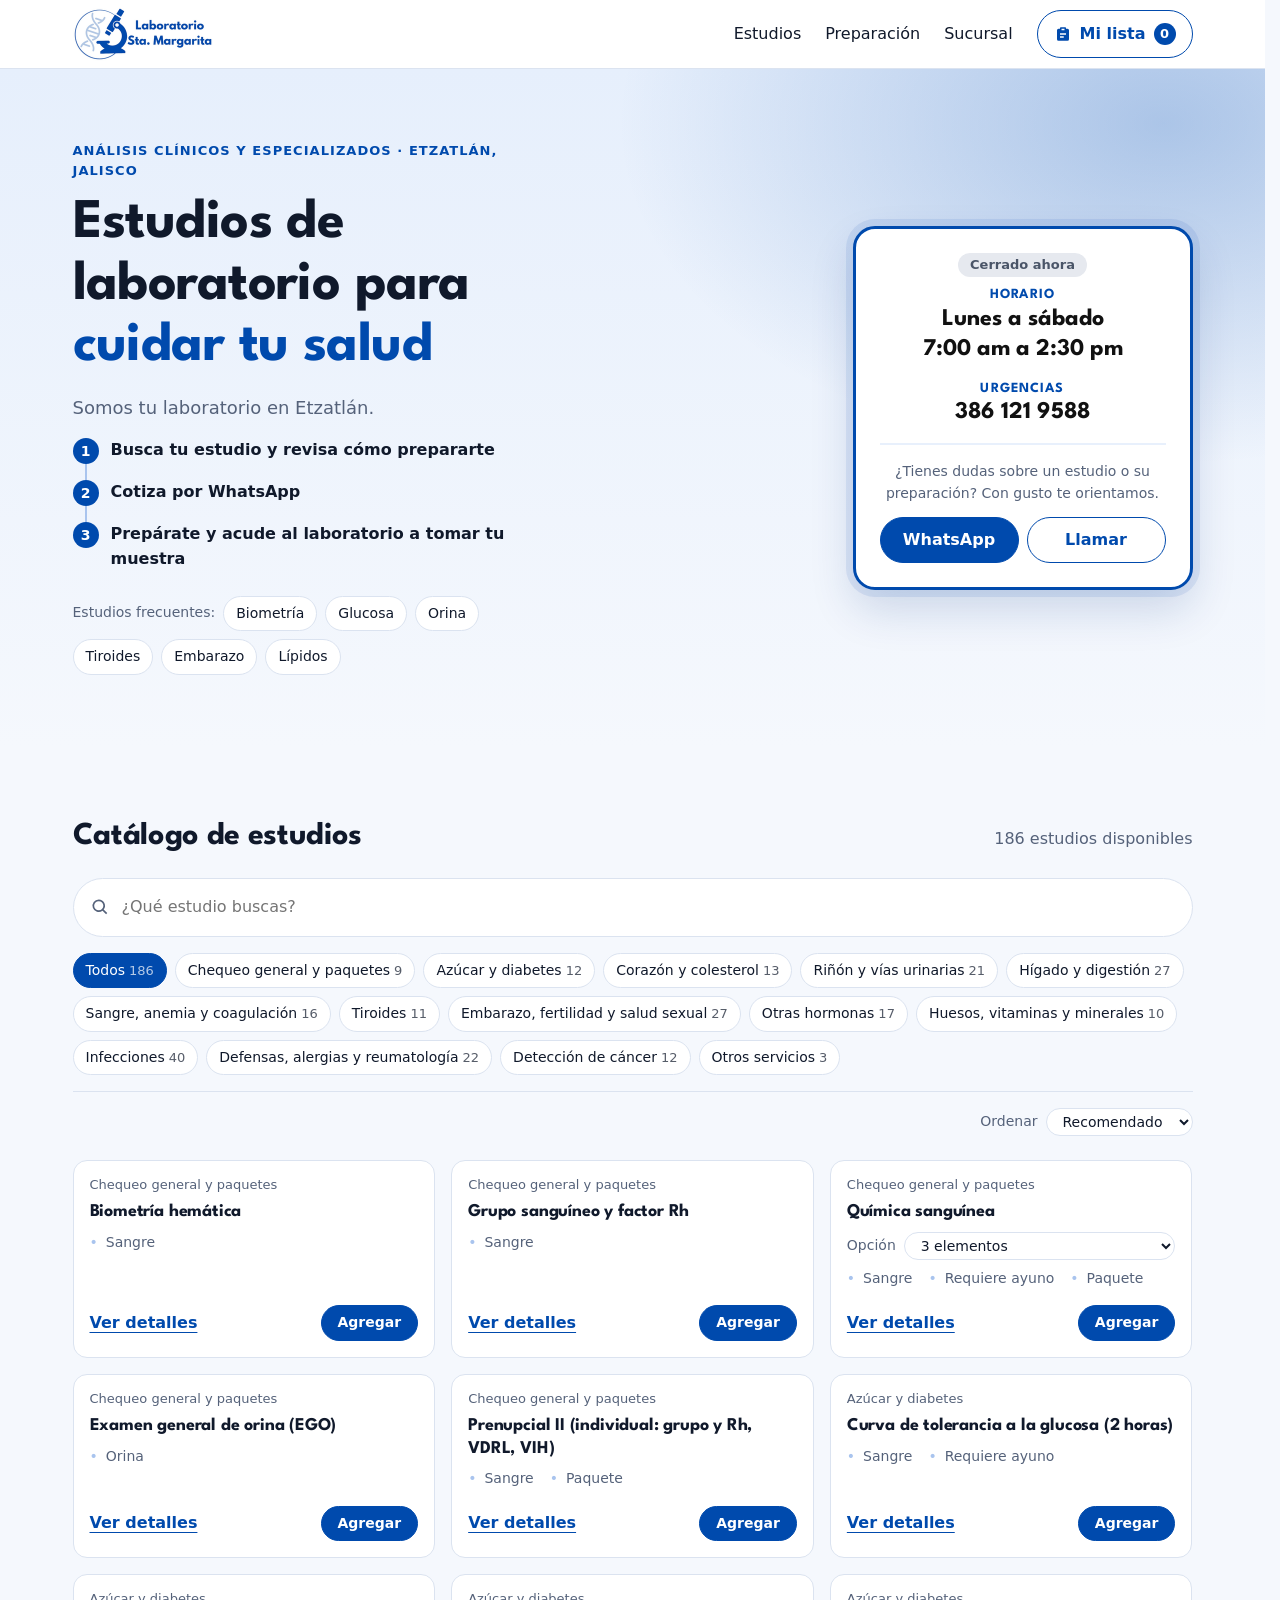
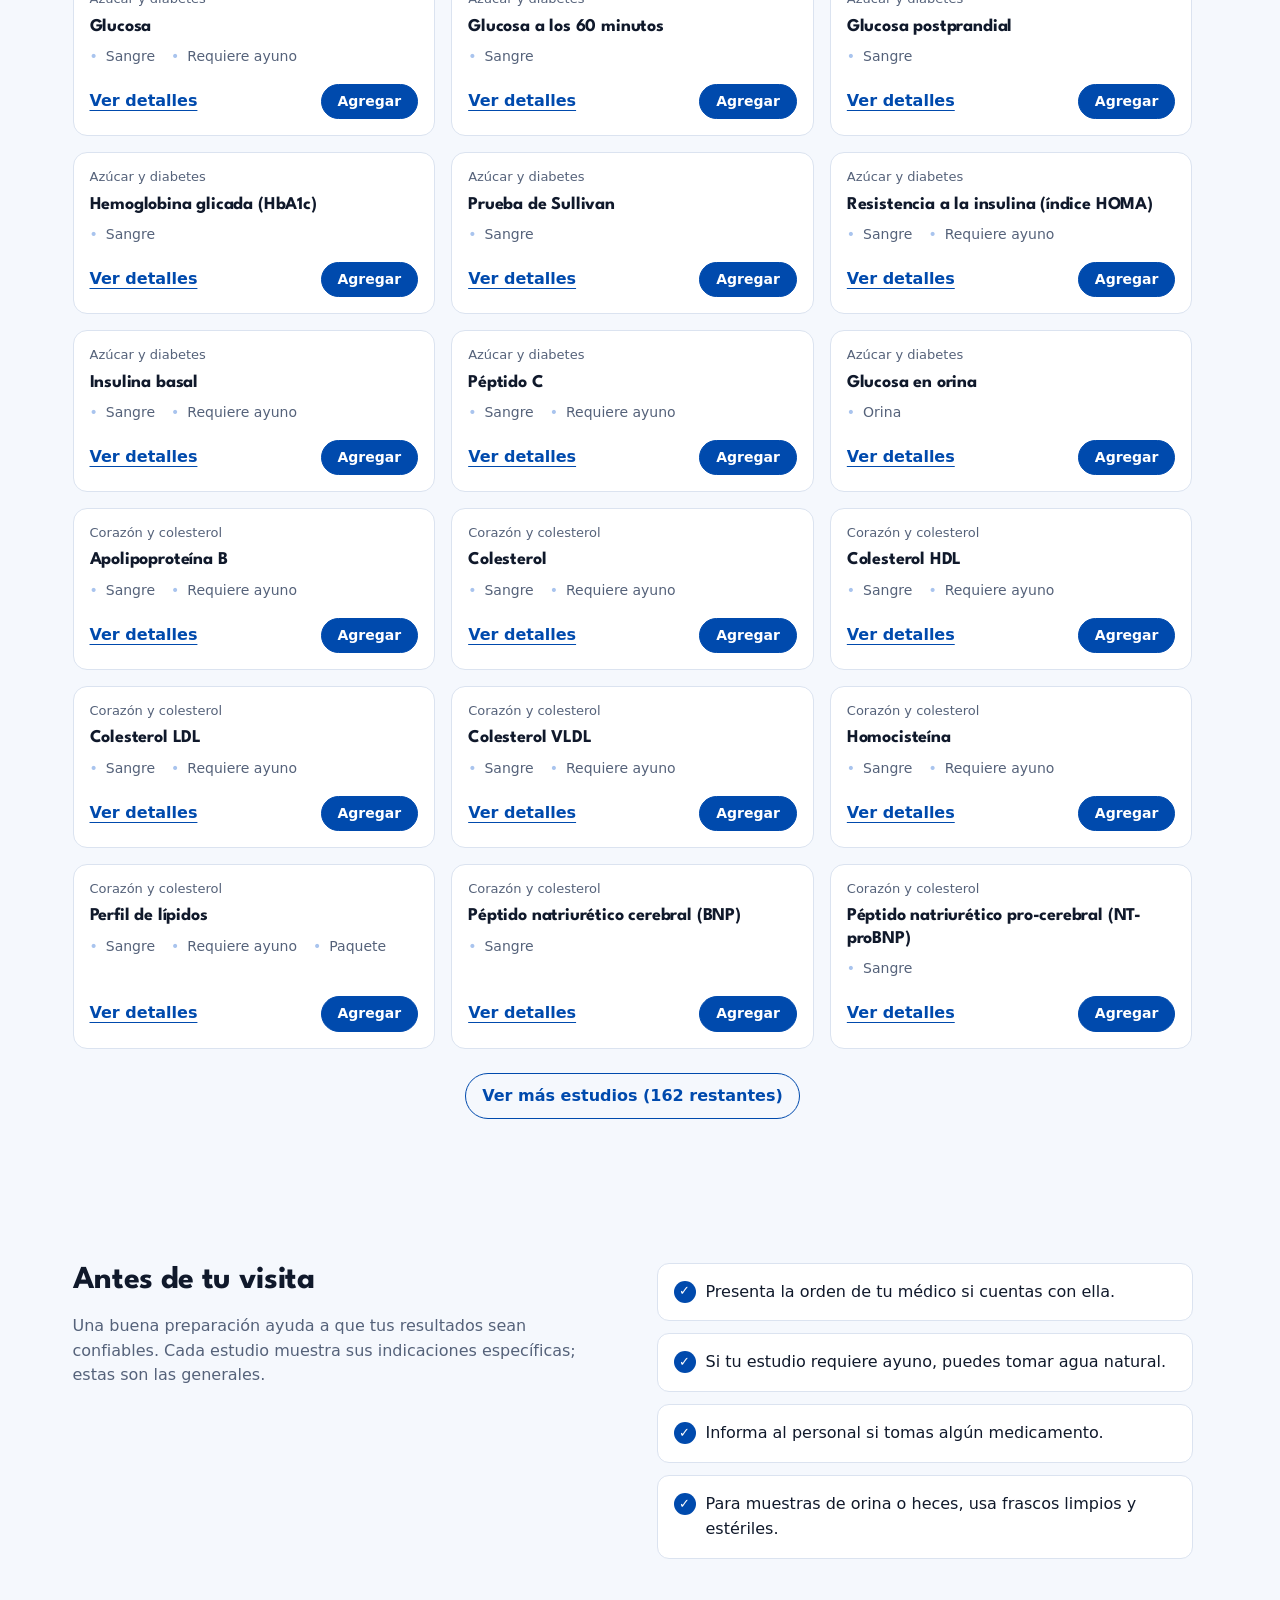
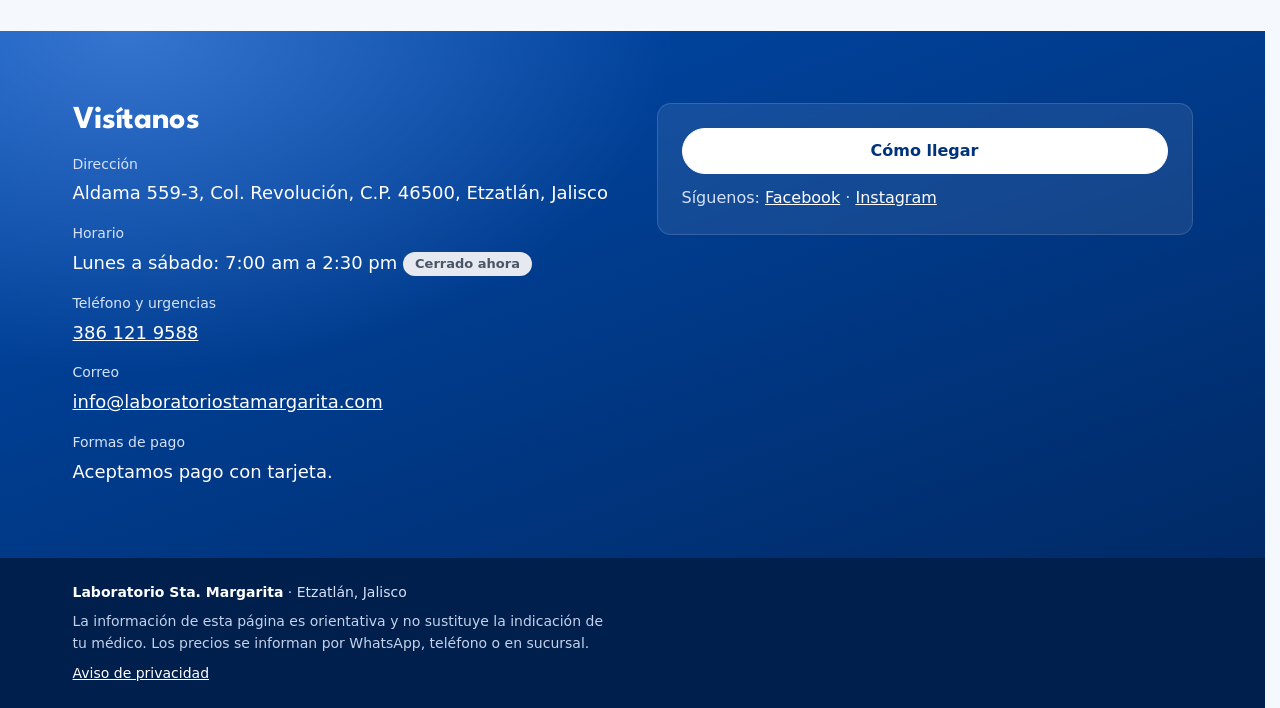
==== commit 0d4ba07c: "Quita el recuadro "¿No puedes venir?" de la portada Se eliminan también su enlace, sus estilos y el " ====
--- a/index.html
+++ b/index.html
@@ -57,9 +57,6 @@
             <li>Cotiza por WhatsApp</li>
             <li>Prepárate y acude al laboratorio a tomar tu muestra</li>
           </ul>
-          <p class="domicilio">
-            <span><b>¿No puedes venir?</b> Tomamos tus muestras en tu casa, en <span data-negocio="zonaDomicilio">Etzatlán</span>. <a id="domicilioEnlace" target="_blank" rel="noopener" hidden>Agendar a domicilio</a></span>
-          </p>
           <div class="sugerencias" id="sugerencias" aria-label="Estudios frecuentes"></div>
         </div>
         <aside class="cartel" aria-label="Horario, urgencias y contacto">
--- a/css/estilos.css
+++ b/css/estilos.css
@@ -129,10 +129,6 @@
 .ventajas { list-style: none; counter-reset: paso; margin: 0 0 var(--e5); padding: 0; display: grid; gap: var(--e4); font-weight: 600; }
 .ventajas li { position: relative; counter-increment: paso; display: flex; align-items: flex-start; gap: var(--e3); }
 .ventajas li[hidden] { display: none; }
-/* Servicio a domicilio: destacado aparte de los tres pasos. */
-.domicilio { max-width: 46ch; margin: 0 0 var(--e5); padding: var(--e3) var(--e4); background: #eceff4; border: 1px solid #dde2ea; border-radius: var(--radio); }
-.domicilio a { font-weight: 600; white-space: nowrap; }
-.domicilio a[hidden] { display: none; }
 .ventajas li::before { content: counter(paso); flex: none; width: 26px; height: 26px; border-radius: 50%; background: var(--azul); color: #fff; font-size: var(--t-sm); font-weight: 700; line-height: 1; display: grid; place-items: center; }
 /* Línea que une cada número con el siguiente. */
 .ventajas li:not(:last-child)::after { content: ""; position: absolute; left: 12px; top: 26px; bottom: calc(-1 * var(--e4)); width: 2px; background: var(--cielo); }
@@ -324,7 +320,6 @@
   .sobretitulo-lugar { display: none; }
   .portada-texto { font-size: var(--t-base); margin: var(--e3) 0 0; }
   .ventajas { margin: var(--e3) 0 0; }
-  .domicilio { margin: var(--e4) 0 0; max-width: none; }
   .cartel { justify-self: center; width: 100%; border-width: 2px; border-radius: 18px; box-shadow: 0 0 0 5px rgba(0, 74, 173, .08), 0 12px 28px rgba(0, 51, 122, .12); padding: var(--e3) var(--e3) var(--e4); display: grid; grid-template-columns: 1fr 1fr; gap: 0 var(--e3); }
   .cartel .estado-horario { grid-column: 1 / -1; justify-self: center; margin-bottom: var(--e1); }
   .cartel-titulo, .cartel-dato + .cartel-titulo { margin: 0 0 var(--e1); grid-row: 2; }
@@ -362,7 +357,7 @@
   .cerrar { width: 44px; height: 44px; }
   .marca { min-height: 44px; }
   .tarjeta h3 button { display: block; padding: 11px 0; margin: -11px 0; }
-  .cartel-dato a, .datos a, .pie a, .redes a, .domicilio a, .detalle a { display: inline-block; padding: 12px 0; margin: -12px 0; }
+  .cartel-dato a, .datos a, .pie a, .redes a, .detalle a { display: inline-block; padding: 12px 0; margin: -12px 0; }
 }
 @media (prefers-reduced-motion: reduce) {
   html { scroll-behavior: auto; }
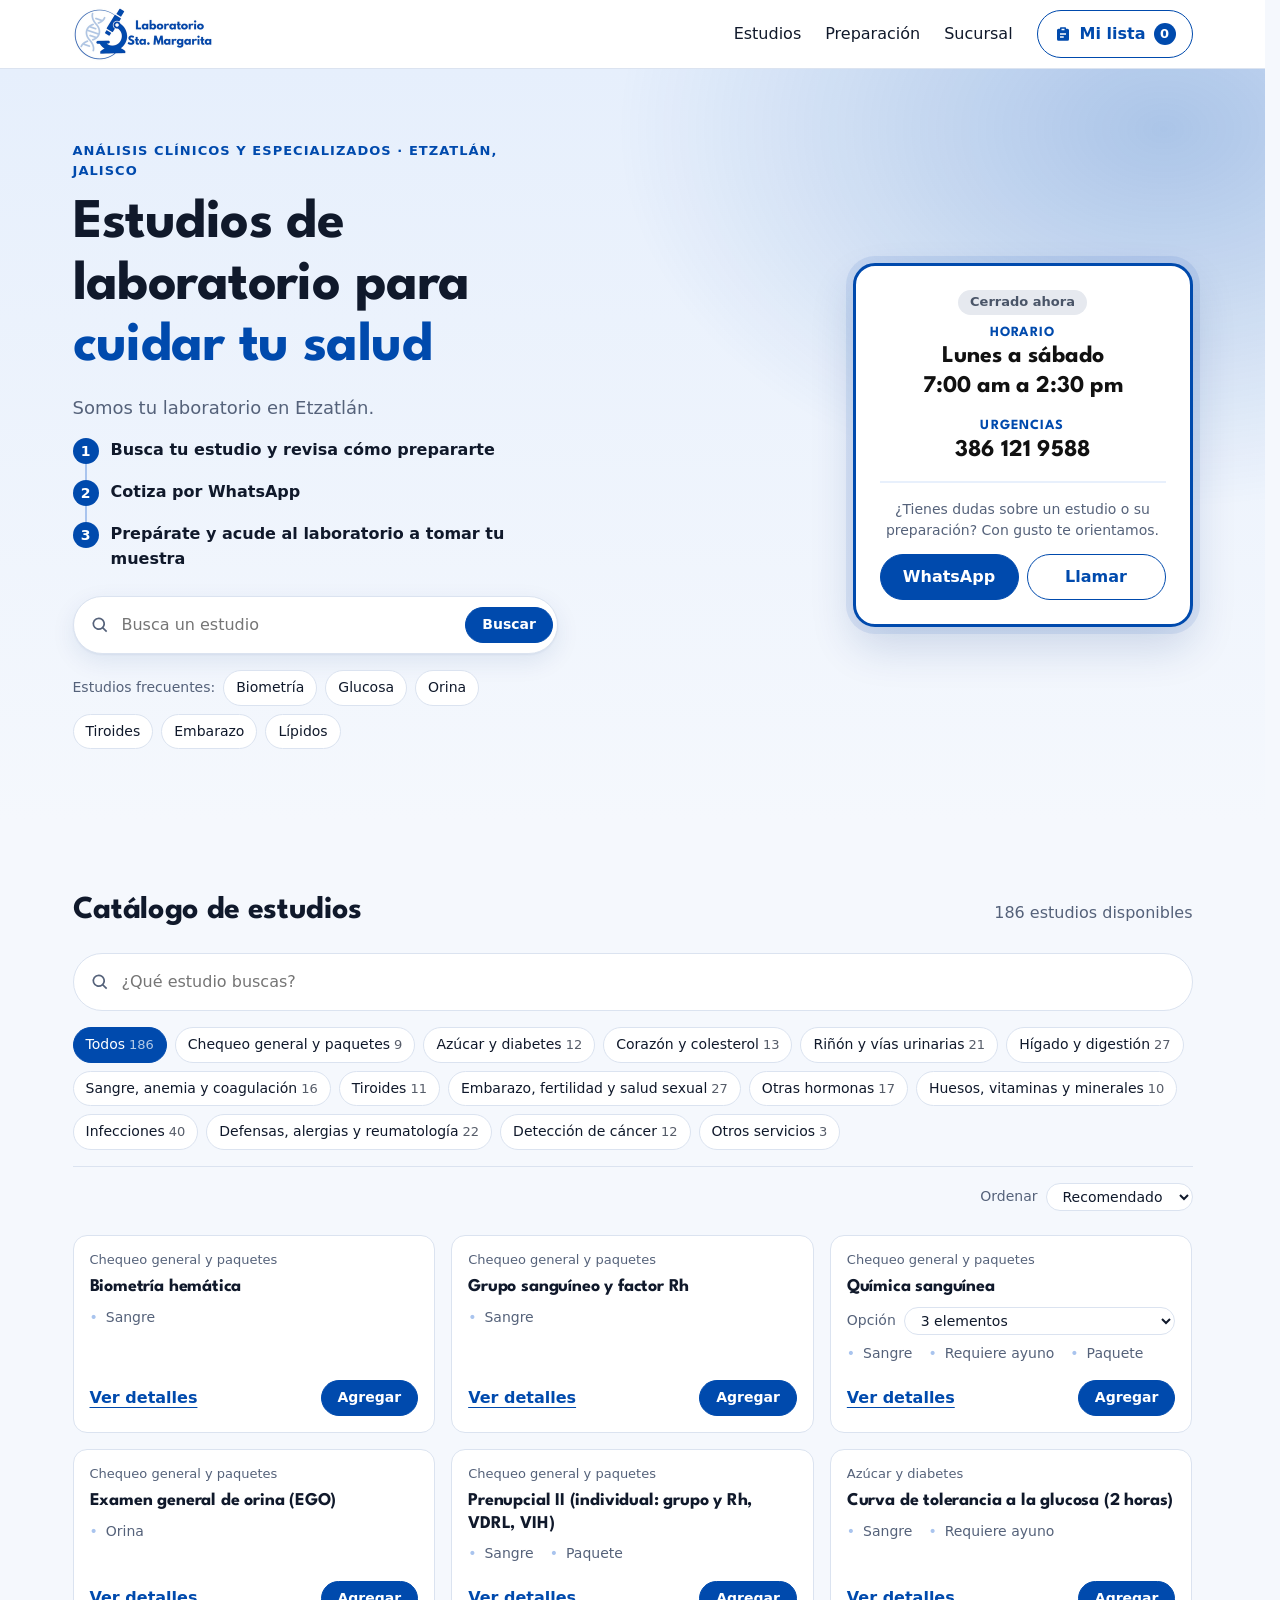
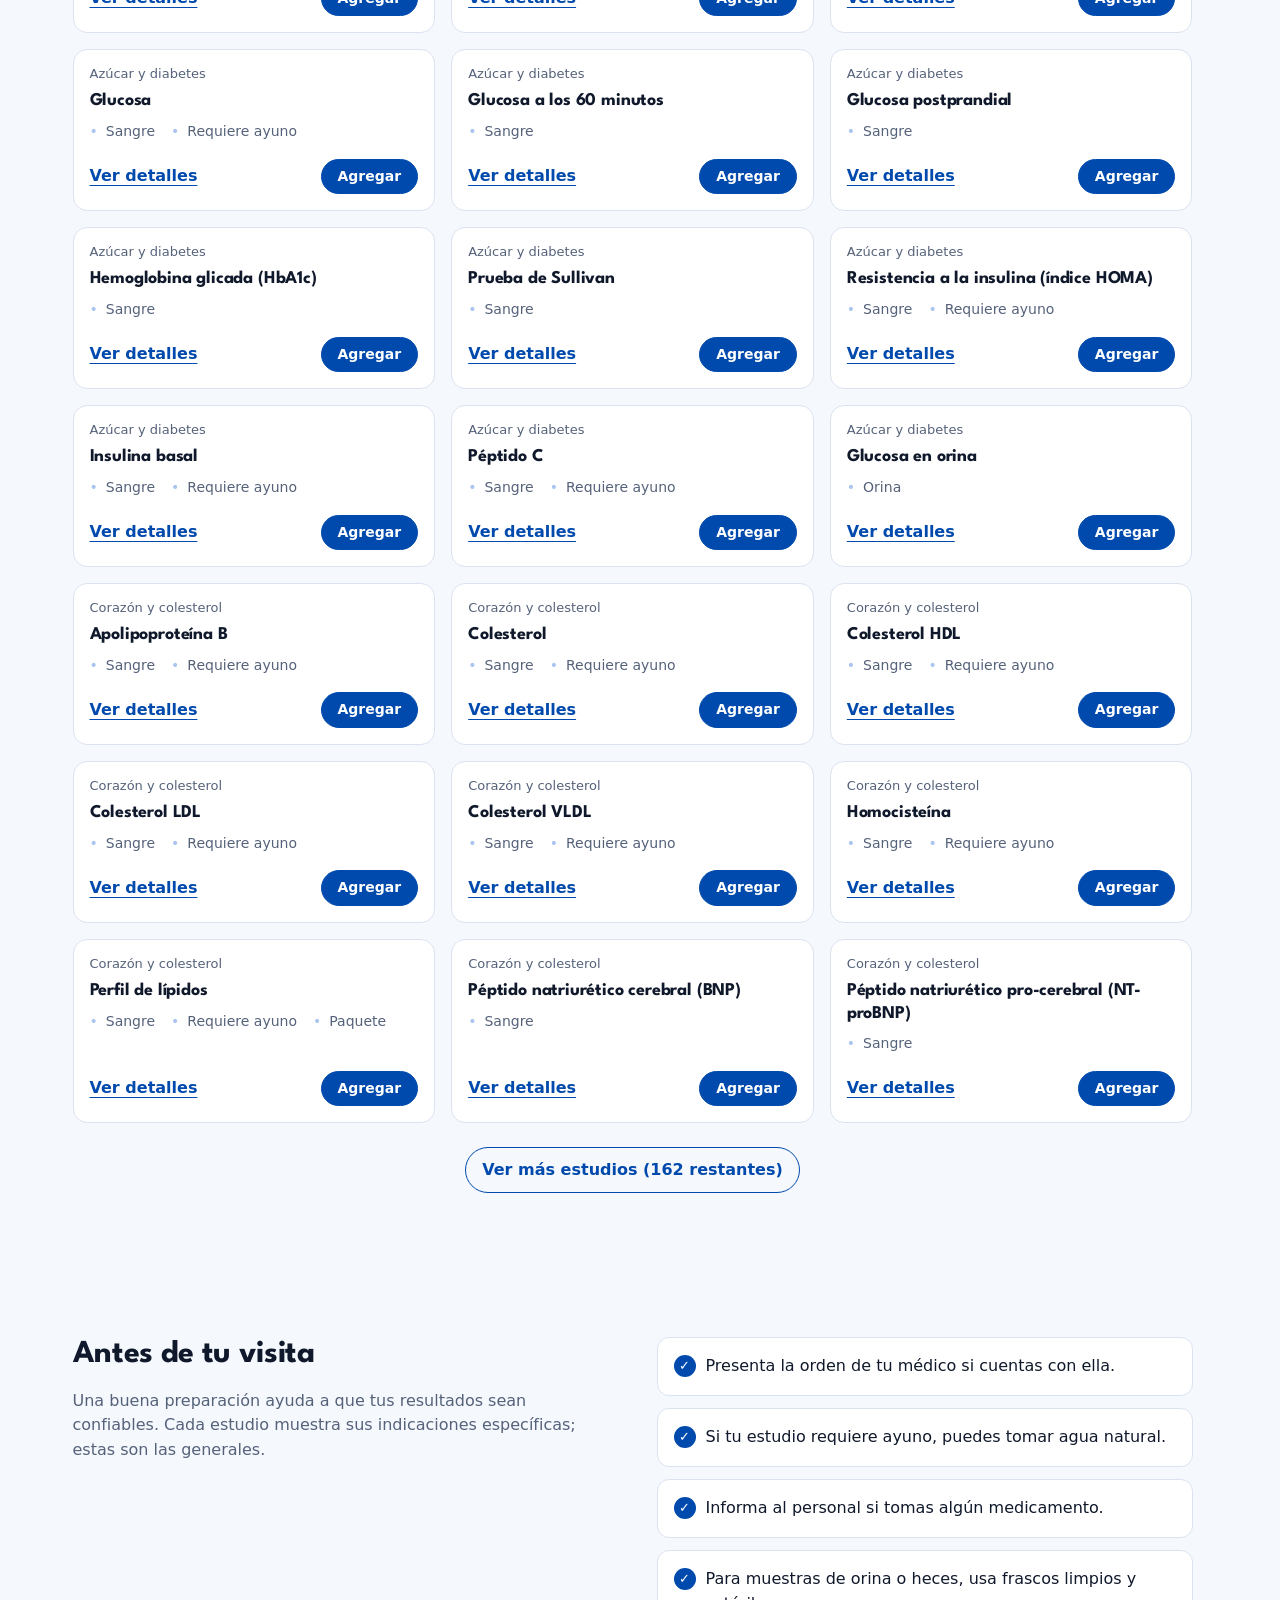
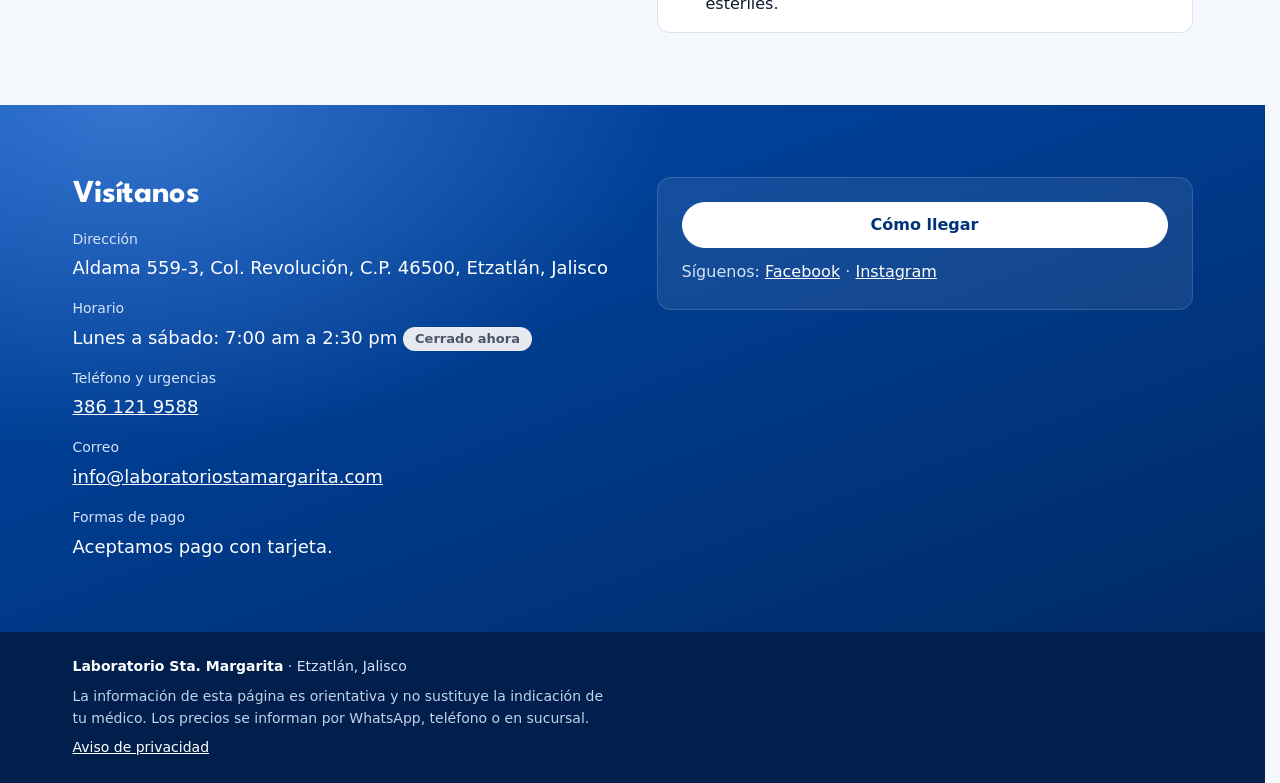
==== commit 94d5fd9e: "Agrega un buscador en la portada, debajo de los pasos En celular queda entre los pasos y el cuadro c" ====
--- a/index.html
+++ b/index.html
@@ -57,6 +57,11 @@
             <li>Cotiza por WhatsApp</li>
             <li>Prepárate y acude al laboratorio a tomar tu muestra</li>
           </ul>
+          <form class="buscador buscador-portada" id="buscarPortadaForm" role="search" aria-label="Buscar estudio">
+            <svg viewBox="0 0 24 24" width="20" height="20" aria-hidden="true"><path d="M10.5 3a7.5 7.5 0 0 1 5.9 12.1l4.3 4.2-1.4 1.4-4.3-4.2A7.5 7.5 0 1 1 10.5 3Zm0 2a5.5 5.5 0 1 0 0 11 5.5 5.5 0 0 0 0-11Z" fill="currentColor"/></svg>
+            <input id="buscarPortada" type="search" placeholder="Busca un estudio" aria-label="Buscar estudio" autocomplete="off" enterkeyhint="search">
+            <button class="boton boton-primario boton-chico" type="submit">Buscar</button>
+          </form>
           <div class="sugerencias" id="sugerencias" aria-label="Estudios frecuentes"></div>
         </div>
         <aside class="cartel" aria-label="Horario, urgencias y contacto">
--- a/css/estilos.css
+++ b/css/estilos.css
@@ -137,6 +137,9 @@
 .buscador:focus-within { border-color: var(--azul); }
 .buscador input { flex: 1; min-width: 0; border: 0; outline: 0; background: transparent; font: inherit; color: var(--tinta); padding: var(--e3) var(--e1); }
 .buscador-catalogo { max-width: none; box-shadow: none; margin-bottom: var(--e4); }
+/* Buscador de la portada: debajo de los pasos, con botón para ir a los resultados. */
+.buscador-portada { margin: 0 0 var(--e4); max-width: 520px; padding-right: var(--e1); }
+.buscador-portada .boton { flex: none; }
 .sugerencias { display: flex; flex-wrap: wrap; gap: var(--e2); margin-top: var(--e4); }
 
 .ficha { border: 1px solid var(--linea); background: var(--papel); color: var(--tinta); border-radius: 999px; padding: var(--e2) var(--e3); font-size: var(--t-sm); line-height: 1.25; }
@@ -294,7 +297,7 @@
   html { scroll-padding-top: 70px; }
   .menu { display: none; }
   .boton-lista { margin-left: auto; }
-  .portada-fila, .dos-columnas { grid-template-columns: 1fr; }
+  .portada-fila, .dos-columnas { grid-template-columns: minmax(0, 1fr); }
   .dos-columnas { gap: var(--e5); }
   .cajon { border-radius: 0; }
   .filtros { flex-wrap: nowrap; overflow-x: auto; margin-inline: -16px; margin-bottom: var(--e2); padding: var(--e1) var(--e4) var(--e2); scrollbar-width: none; }
@@ -320,6 +323,7 @@
   .sobretitulo-lugar { display: none; }
   .portada-texto { font-size: var(--t-base); margin: var(--e3) 0 0; }
   .ventajas { margin: var(--e3) 0 0; }
+  .buscador-portada { margin: var(--e5) 0 0; max-width: none; }
   .cartel { justify-self: center; width: 100%; border-width: 2px; border-radius: 18px; box-shadow: 0 0 0 5px rgba(0, 74, 173, .08), 0 12px 28px rgba(0, 51, 122, .12); padding: var(--e3) var(--e3) var(--e4); display: grid; grid-template-columns: 1fr 1fr; gap: 0 var(--e3); }
   .cartel .estado-horario { grid-column: 1 / -1; justify-self: center; margin-bottom: var(--e1); }
   .cartel-titulo, .cartel-dato + .cartel-titulo { margin: 0 0 var(--e1); grid-row: 2; }
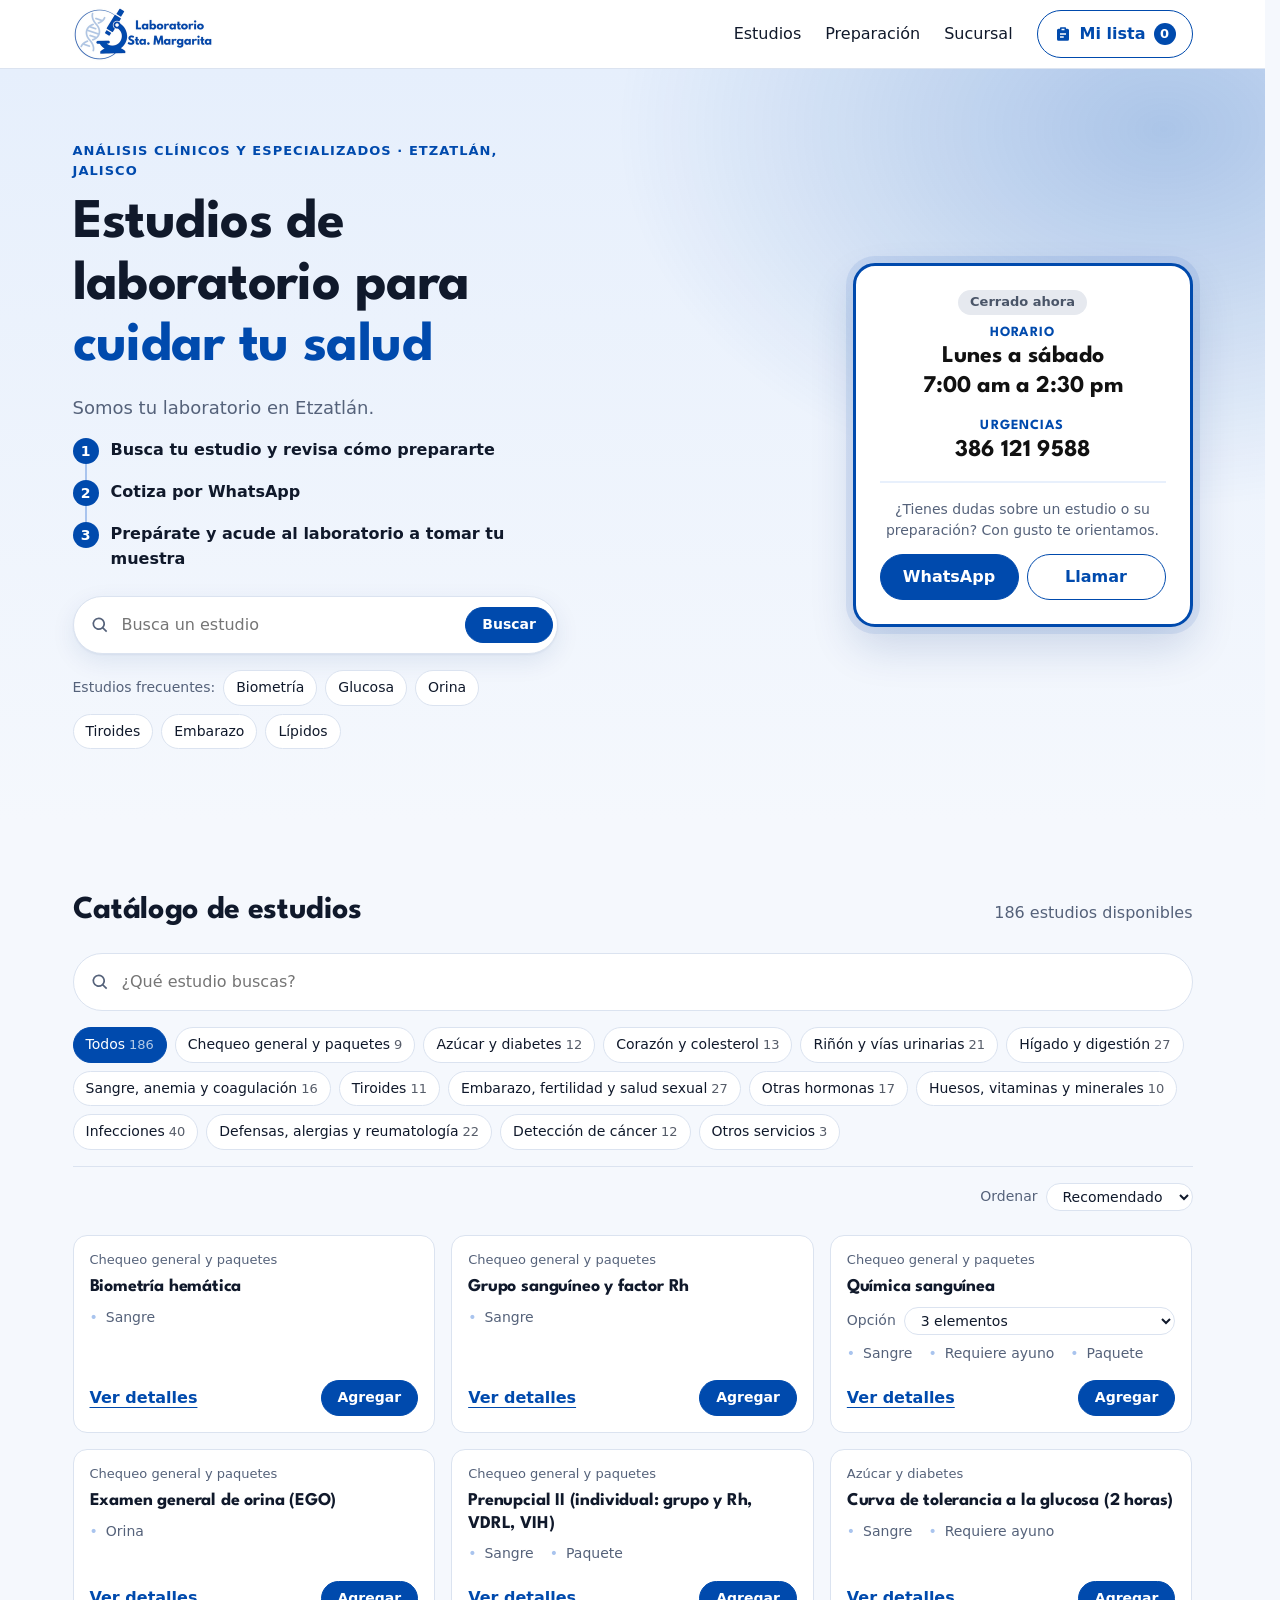
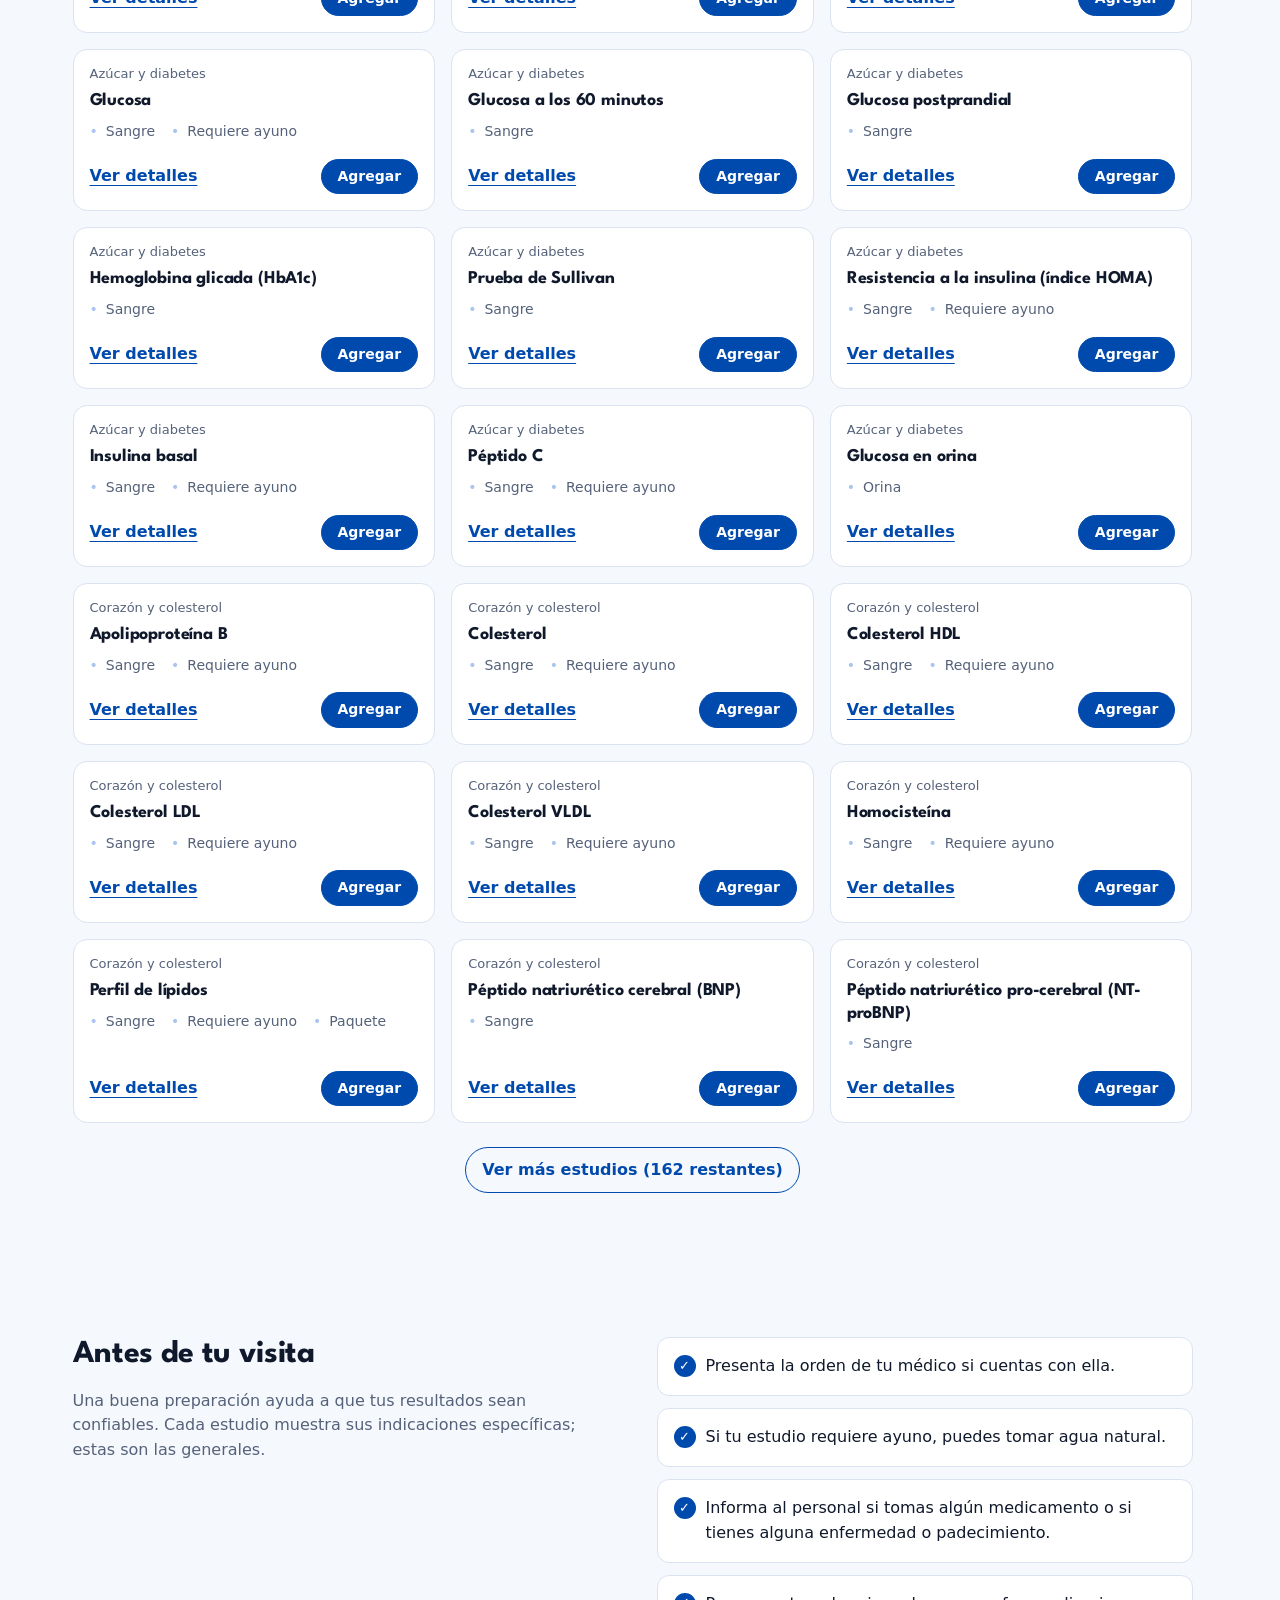
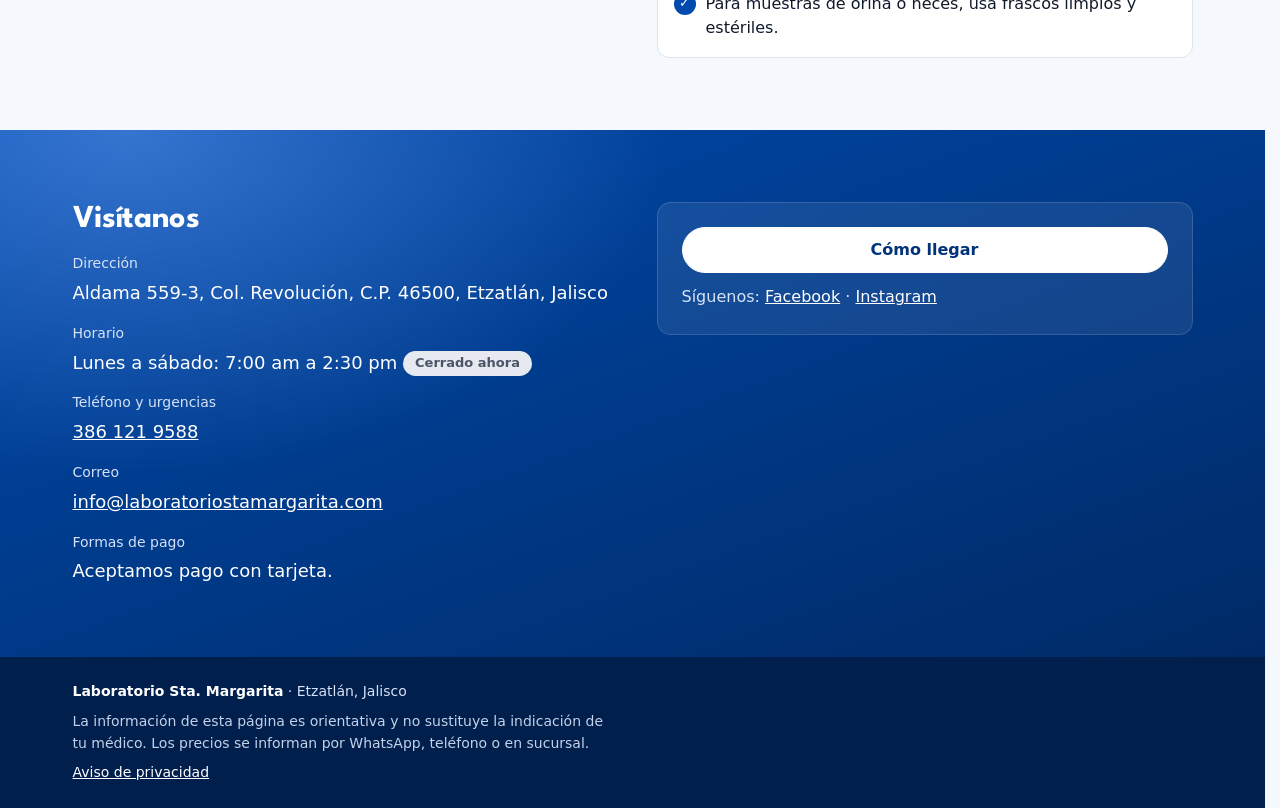
==== commit a26d19b0: "Agrega un menú para celular Un botón de tres rayas en la cabecera abre un panel con Estudios, Prepar" ====
--- a/index.html
+++ b/index.html
@@ -9,13 +9,13 @@
   <meta property="og:locale" content="es_MX">
   <meta property="og:title" content="Laboratorio Sta. Margarita · Análisis clínicos en Etzatlán">
   <meta property="og:description" content="Estudios de laboratorio para cuidar tu salud. Busca tu estudio, revisa cómo prepararte y cotiza por WhatsApp; también tomamos muestras a domicilio.">
-  <meta property="og:url" content="https://laboratoriostamargarita.com/">
-  <meta property="og:image" content="https://laboratoriostamargarita.com/img/compartir.png">
+  <meta property="og:url" content="https://www.laboratoriostamargarita.com/">
+  <meta property="og:image" content="https://www.laboratoriostamargarita.com/img/compartir.png">
   <meta property="og:image:width" content="1200">
   <meta property="og:image:height" content="630">
   <meta name="theme-color" content="#004aad">
   <meta http-equiv="Content-Security-Policy" content="default-src 'none'; script-src 'self'; style-src 'self'; img-src 'self' data:; font-src 'self'; base-uri 'none'; form-action 'none'">
-  <link rel="canonical" href="https://laboratoriostamargarita.com/">
+  <link rel="canonical" href="https://www.laboratoriostamargarita.com/">
   <link rel="icon" href="img/icono.png" type="image/png">
   <link rel="apple-touch-icon" href="img/icono.png">
   <link rel="stylesheet" href="css/estilos.css">
@@ -33,7 +33,7 @@
       <a class="marca" href="#inicio" aria-label="Laboratorio Sta. Margarita, inicio">
         <img src="img/logo.png" alt="Laboratorio Sta. Margarita" width="140" height="54">
       </a>
-      <nav class="menu" aria-label="Principal">
+      <nav class="menu" id="menu" aria-label="Principal">
         <a href="#estudios">Estudios</a>
         <a href="#indicaciones">Preparación</a>
         <a href="#sucursal">Sucursal</a>
@@ -41,6 +41,10 @@
       <button class="boton boton-lista" id="abrirLista" type="button" aria-haspopup="dialog">
         <svg viewBox="0 0 24 24" width="18" height="18" aria-hidden="true"><path d="M9 3h6a1 1 0 0 1 1 1v1h2a2 2 0 0 1 2 2v12a2 2 0 0 1-2 2H6a2 2 0 0 1-2-2V7a2 2 0 0 1 2-2h2V4a1 1 0 0 1 1-1Zm1 2v2h4V5h-4Zm-2 6v2h8v-2H8Zm0 4v2h5v-2H8Z" fill="currentColor"/></svg>
         Mi lista <span class="contador" id="contador">0</span>
+      </button>
+      <button class="boton-menu" id="botonMenu" type="button" aria-expanded="false" aria-controls="menu" aria-label="Abrir menú">
+        <svg class="icono-abrir" viewBox="0 0 24 24" width="24" height="24" aria-hidden="true"><path d="M4 7h16M4 12h16M4 17h16" fill="none" stroke="currentColor" stroke-width="2" stroke-linecap="round"/></svg>
+        <svg class="icono-cerrar" viewBox="0 0 24 24" width="24" height="24" aria-hidden="true"><path d="M6 6l12 12M18 6 6 18" fill="none" stroke="currentColor" stroke-width="2" stroke-linecap="round"/></svg>
       </button>
     </div>
   </header>
--- a/css/estilos.css
+++ b/css/estilos.css
@@ -86,6 +86,11 @@
 .menu { display: flex; gap: var(--e5); margin-left: auto; }
 .menu a { color: var(--tinta); text-decoration: none; }
 .menu a:hover { color: var(--azul); text-decoration: underline; text-underline-offset: 6px; }
+/* Botón del menú: solo en celular. */
+.boton-menu { display: none; flex: none; align-items: center; justify-content: center; width: 44px; height: 44px; margin-right: -10px; border: 0; border-radius: 50%; background: none; color: var(--tinta); }
+.boton-menu:hover { background: var(--azul-claro); }
+.boton-menu .icono-cerrar, .boton-menu[aria-expanded="true"] .icono-abrir { display: none; }
+.boton-menu[aria-expanded="true"] .icono-cerrar { display: block; }
 
 .boton { display: inline-flex; align-items: center; justify-content: center; gap: var(--e2); border: 1.5px solid var(--azul); background: transparent; color: var(--azul); padding: var(--e3) var(--e4); border-radius: 999px; font-weight: 600; line-height: 1.25; text-decoration: none; white-space: nowrap; }
 .boton:hover { background: var(--azul-claro); }
@@ -295,7 +300,12 @@
 @media (max-width: 820px) {
   /* La letra no se encoge en celular: el texto sigue en 16 px y lo más chico en 13 px. */
   html { scroll-padding-top: 70px; }
-  .menu { display: none; }
+  /* Menú en celular: el botón abre un panel bajo la cabecera con las secciones. */
+  .boton-menu { display: inline-flex; }
+  .menu { display: none; position: absolute; top: 100%; left: 0; right: 0; margin: 0; flex-direction: column; gap: 0; padding: var(--e2) 0; background: var(--papel); border-bottom: 1px solid var(--linea); box-shadow: 0 12px 24px rgba(0, 31, 77, .12); }
+  .menu.abierto { display: flex; }
+  .menu a { display: flex; align-items: center; min-height: 48px; padding: 0 var(--e4); font-size: var(--t-lg); }
+  .menu a:hover, .menu a:focus-visible { background: var(--crema); text-decoration: none; }
   .boton-lista { margin-left: auto; }
   .portada-fila, .dos-columnas { grid-template-columns: minmax(0, 1fr); }
   .dos-columnas { gap: var(--e5); }
@@ -322,7 +332,11 @@
   .sobretitulo { margin-bottom: var(--e2); }
   .sobretitulo-lugar { display: none; }
   .portada-texto { font-size: var(--t-base); margin: var(--e3) 0 0; }
-  .ventajas { margin: var(--e3) 0 0; }
+  /* Pasos de la portada más compactos en celular: texto de 14 px y círculos de 22 px. */
+  .ventajas { margin: var(--e3) 0 0; gap: var(--e3); font-size: var(--t-sm); }
+  .ventajas li { gap: var(--e2); }
+  .ventajas li::before { width: 22px; height: 22px; font-size: var(--t-xs); }
+  .ventajas li:not(:last-child)::after { left: 10px; top: 22px; bottom: calc(-1 * var(--e3)); }
   .buscador-portada { margin: var(--e5) 0 0; max-width: none; }
   .cartel { justify-self: center; width: 100%; border-width: 2px; border-radius: 18px; box-shadow: 0 0 0 5px rgba(0, 74, 173, .08), 0 12px 28px rgba(0, 51, 122, .12); padding: var(--e3) var(--e3) var(--e4); display: grid; grid-template-columns: 1fr 1fr; gap: 0 var(--e3); }
   .cartel .estado-horario { grid-column: 1 / -1; justify-self: center; margin-bottom: var(--e1); }
